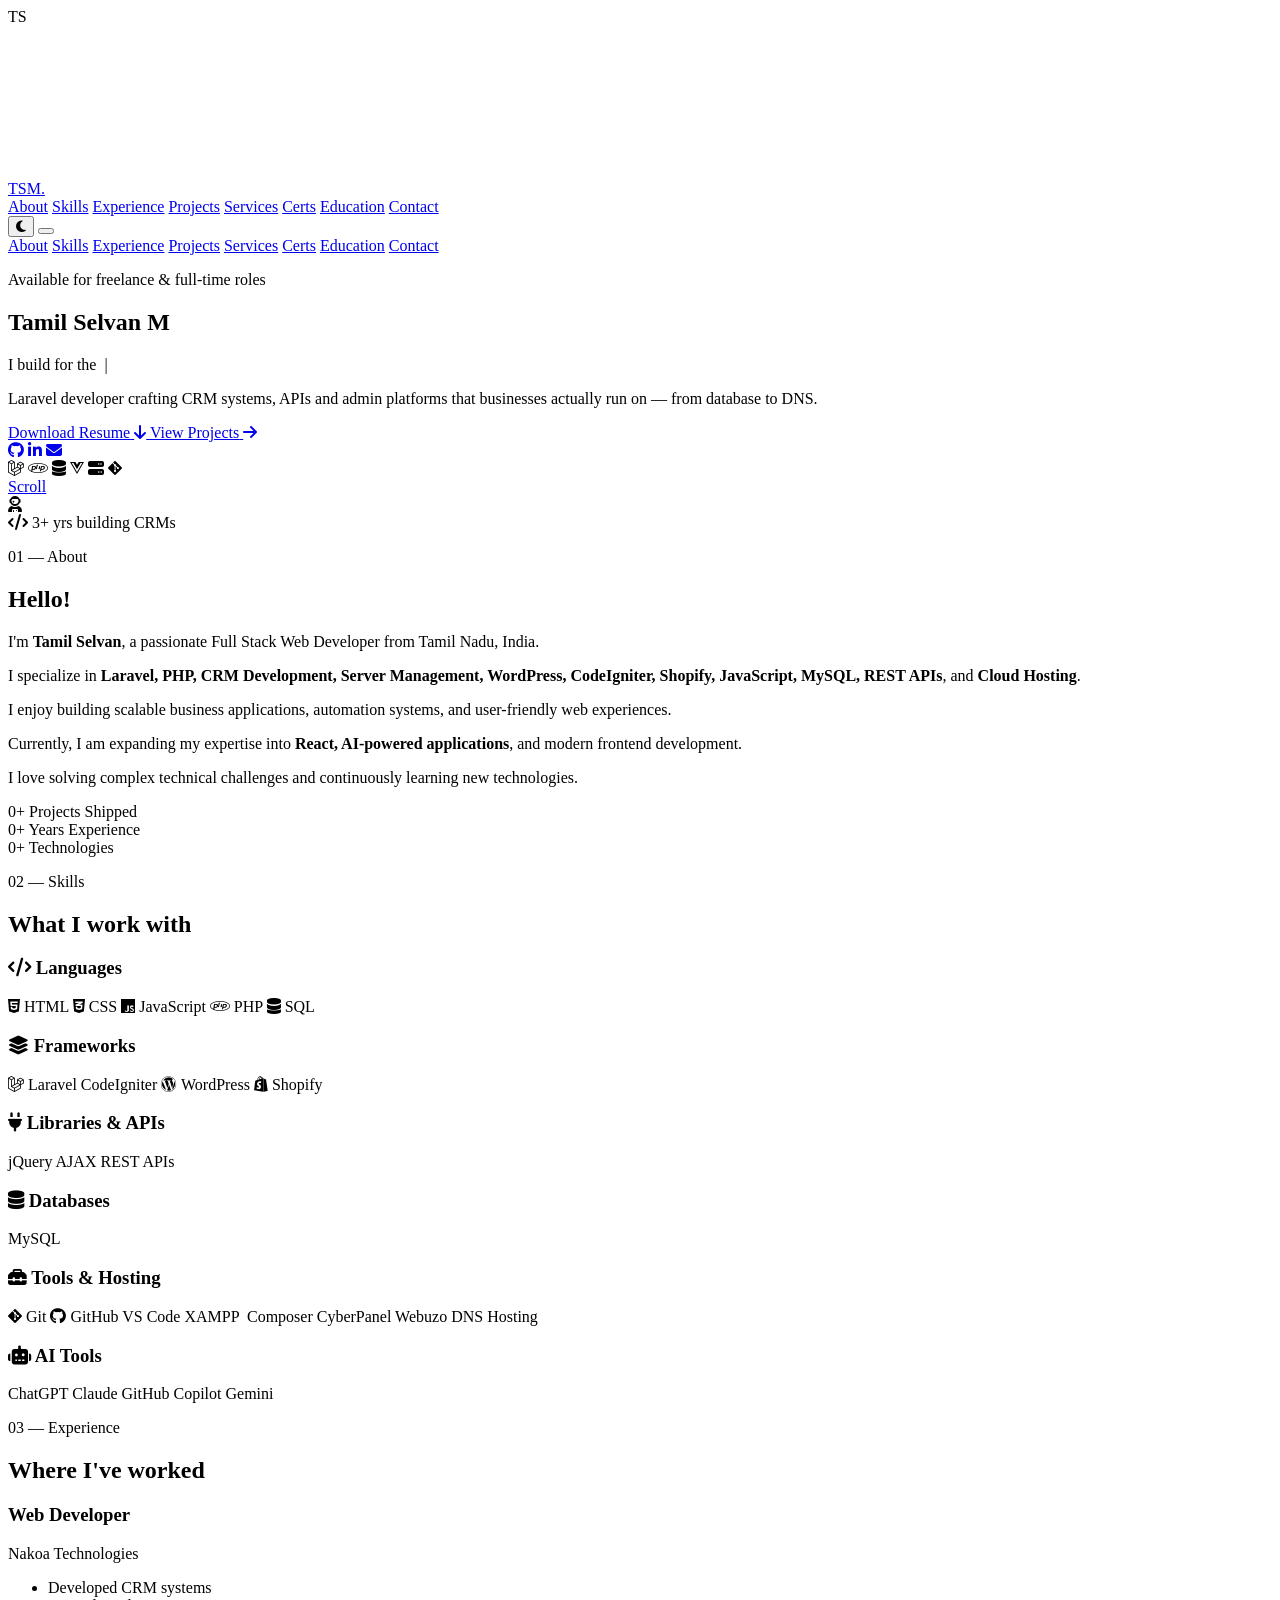
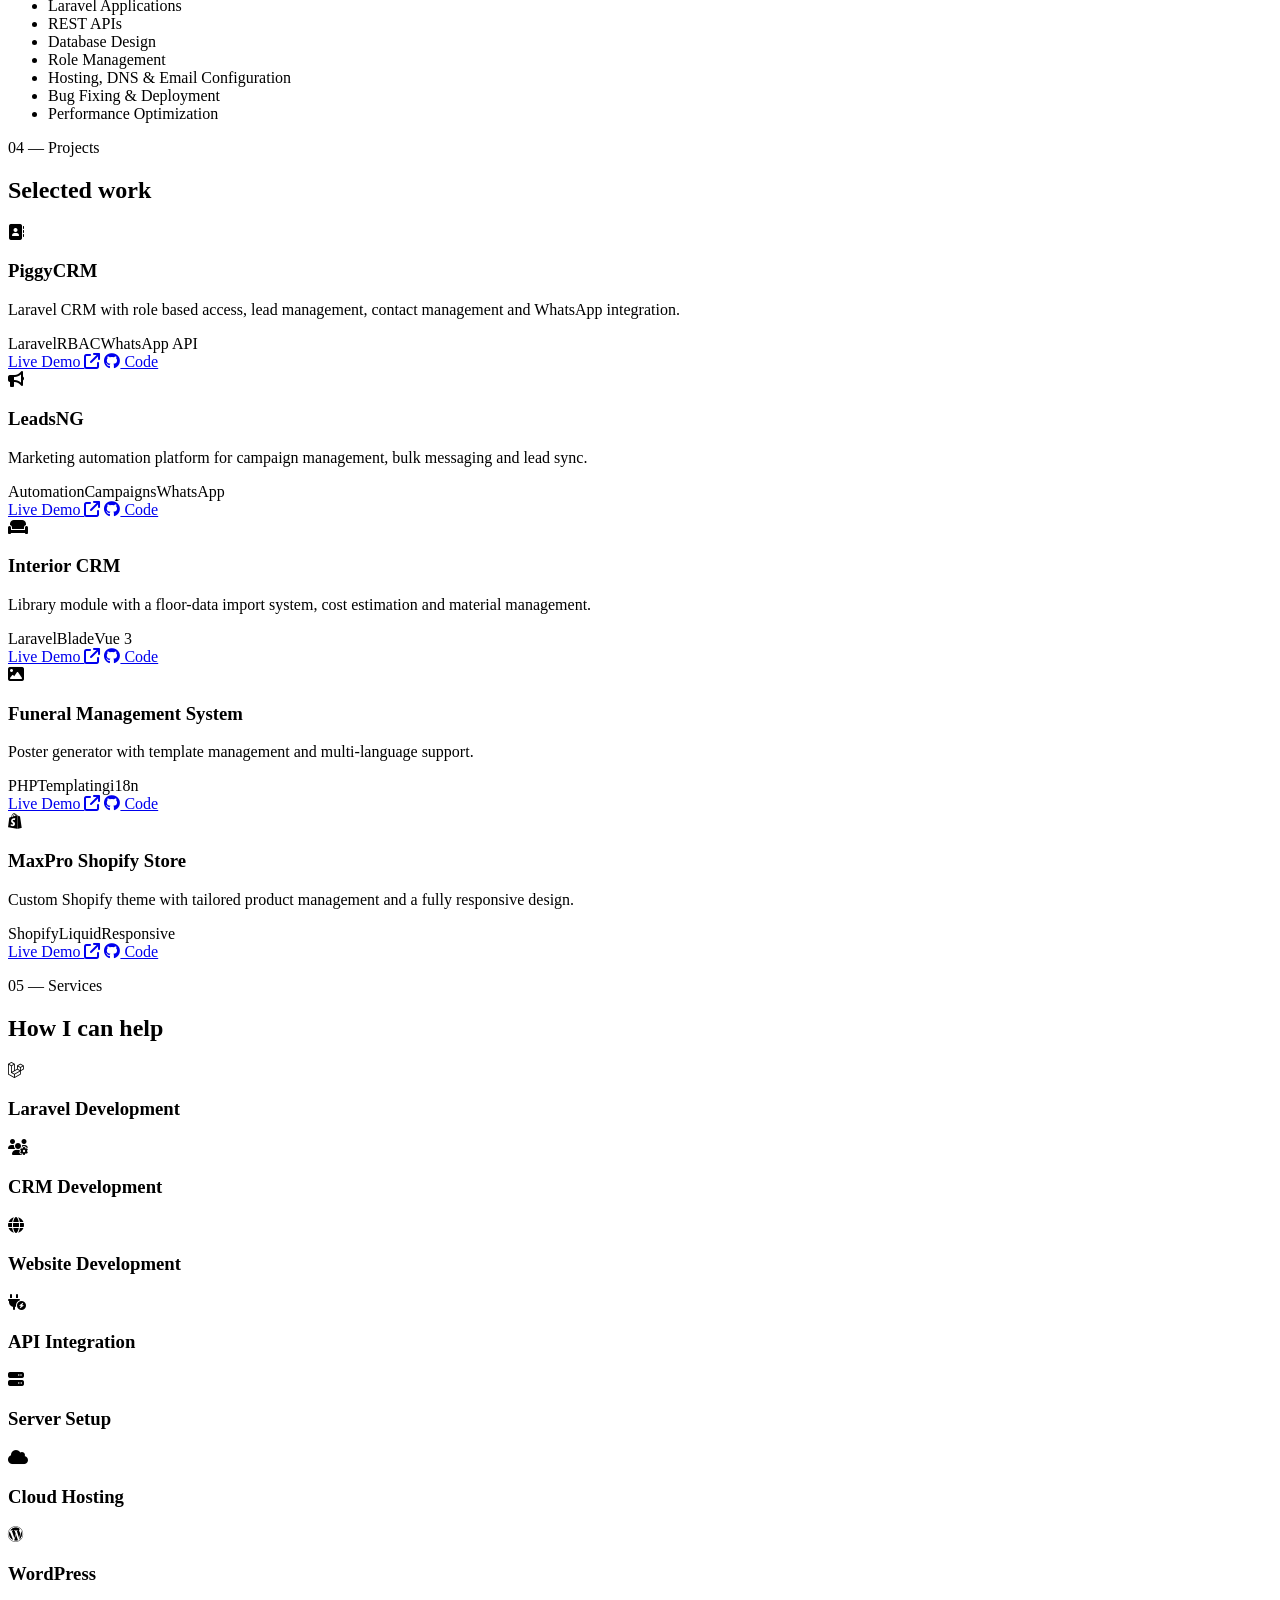
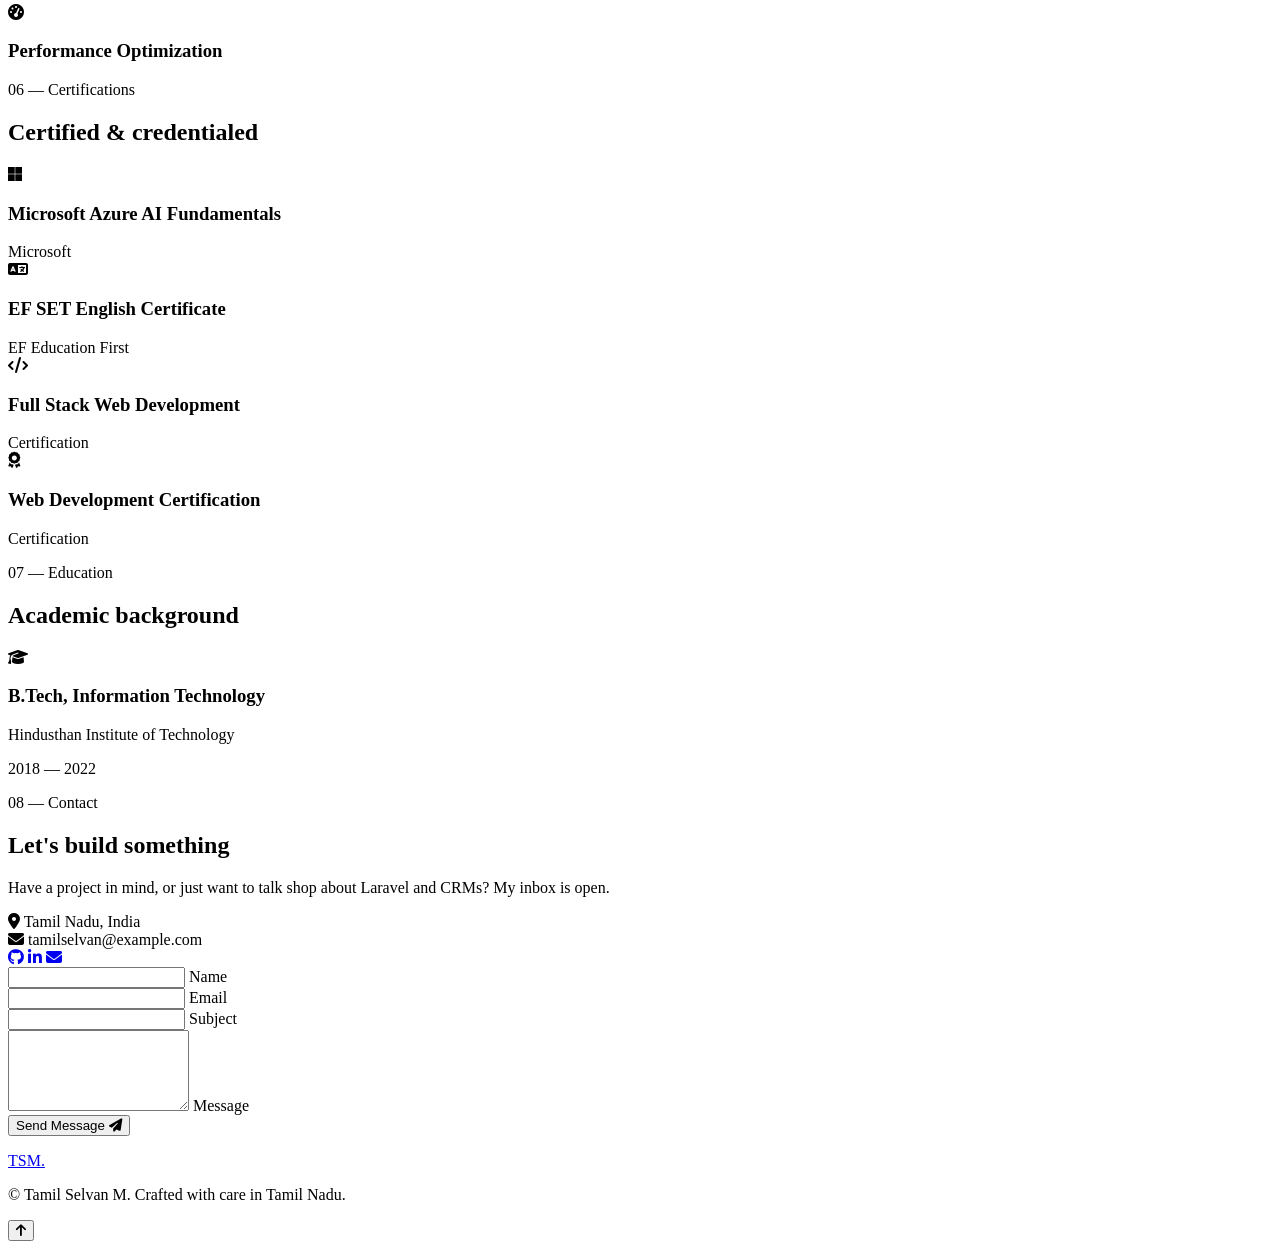
==== index.html @ cffb1912 "Initial Commit" ====
<!DOCTYPE html>
<html lang="en">
<head>
<meta charset="UTF-8" />
<meta name="viewport" content="width=device-width, initial-scale=1.0" />
<title>Tamil Selvan M — Laravel &amp; Full Stack Developer</title>
<meta name="description" content="Portfolio of Tamil Selvan M, Laravel &amp; Full Stack Developer specializing in CRM systems, PHP, and cloud hosting." />

<!-- Google Fonts -->
<link rel="preconnect" href="https://fonts.googleapis.com">
<link rel="preconnect" href="https://fonts.gstatic.com" crossorigin>
<link href="https://fonts.googleapis.com/css2?family=Clash+Display:wght@400;500;600;700&family=Space+Grotesk:wght@400;500;600;700&family=IBM+Plex+Mono:wght@400;500&display=swap" rel="stylesheet">
<!-- Fallback for Clash Display (not on Google Fonts) -->
<link href="https://fonts.googleapis.com/css2?family=Sora:wght@400;500;600;700;800&display=swap" rel="stylesheet">

<!-- Font Awesome -->
<link rel="stylesheet" href="https://cdnjs.cloudflare.com/ajax/libs/font-awesome/6.5.1/css/all.min.css">

<link rel="stylesheet" href="css/style.css">
</head>
<body data-theme="dark">

<!-- ===================== PAGE LOADER ===================== -->
<div class="loader" id="loader">
  <div class="loader-inner">
    <span class="loader-mark">TS</span>
    <div class="loader-bar"><div class="loader-bar-fill" id="loaderFill"></div></div>
  </div>
</div>

<!-- ===================== NOISE OVERLAY ===================== -->
<div class="noise-overlay"></div>

<!-- ===================== CUSTOM CURSOR ===================== -->
<div class="cursor-dot" id="cursorDot"></div>
<div class="cursor-ring" id="cursorRing"></div>

<!-- ===================== SCROLL PROGRESS ===================== -->
<div class="scroll-progress" id="scrollProgress"></div>

<!-- ===================== BACKGROUND LAYERS ===================== -->
<div class="bg-fixed">
  <div class="bg-grid"></div>
  <div class="aurora aurora-1"></div>
  <div class="aurora aurora-2"></div>
  <div class="aurora aurora-3"></div>
  <div class="blob blob-a"></div>
  <div class="blob blob-b"></div>
  <canvas id="particles"></canvas>
</div>

<!-- ===================== NAVBAR ===================== -->
<header class="navbar" id="navbar">
  <div class="nav-inner">
    <a href="#hero" class="logo">TSM<span class="dot">.</span></a>

    <nav class="nav-links" id="navLinks">
      <a href="#about" class="nav-link" data-section="about">About</a>
      <a href="#skills" class="nav-link" data-section="skills">Skills</a>
      <a href="#experience" class="nav-link" data-section="experience">Experience</a>
      <a href="#projects" class="nav-link" data-section="projects">Projects</a>
      <a href="#services" class="nav-link" data-section="services">Services</a>
      <a href="#certifications" class="nav-link" data-section="certifications">Certs</a>
      <a href="#education" class="nav-link" data-section="education">Education</a>
      <a href="#contact" class="nav-link" data-section="contact">Contact</a>
    </nav>

    <div class="nav-actions">
      <button class="theme-toggle" id="themeToggle" aria-label="Toggle light and dark theme">
        <i class="fa-solid fa-moon"></i>
      </button>
      <button class="hamburger" id="hamburger" aria-label="Toggle menu">
        <span></span><span></span><span></span>
      </button>
    </div>
  </div>
</header>

<!-- Mobile menu -->
<div class="mobile-menu" id="mobileMenu">
  <a href="#about" class="mobile-link">About</a>
  <a href="#skills" class="mobile-link">Skills</a>
  <a href="#experience" class="mobile-link">Experience</a>
  <a href="#projects" class="mobile-link">Projects</a>
  <a href="#services" class="mobile-link">Services</a>
  <a href="#certifications" class="mobile-link">Certs</a>
  <a href="#education" class="mobile-link">Education</a>
  <a href="#contact" class="mobile-link">Contact</a>
</div>

<main>

<!-- ===================== 1. HERO ===================== -->
<section class="hero" id="hero">
  <div class="hero-inner">
    <p class="hero-eyebrow reveal" data-reveal>
      <span class="pulse-dot"></span> Available for freelance &amp; full-time roles
    </p>

    <h1 class="hero-name reveal" data-reveal>
      <span class="line">Tamil Selvan M</span>
    </h1>

    <div class="hero-role reveal" data-reveal>
      <span class="role-prefix">I build for the</span>
      <span class="typed-wrap">&nbsp;<span id="typed"></span><span class="type-cursor">|</span></span>
    </div>

    <p class="hero-desc reveal" data-reveal>
      Laravel developer crafting CRM systems, APIs and admin platforms that
      businesses actually run on — from database to DNS.
    </p>

    <div class="hero-actions reveal" data-reveal>
      <a href="#" class="btn btn-primary magnetic" data-magnetic>
        <span>Download Resume</span> <i class="fa-solid fa-arrow-down"></i>
      </a>
      <a href="#projects" class="btn btn-ghost magnetic" data-magnetic>
        <span>View Projects</span> <i class="fa-solid fa-arrow-right"></i>
      </a>
    </div>

    <div class="hero-socials reveal" data-reveal>
      <a href="https://github.com/" target="_blank" rel="noopener" class="social-icon magnetic" data-magnetic aria-label="GitHub"><i class="fa-brands fa-github"></i></a>
      <a href="https://linkedin.com/" target="_blank" rel="noopener" class="social-icon magnetic" data-magnetic aria-label="LinkedIn"><i class="fa-brands fa-linkedin-in"></i></a>
      <a href="mailto:tamilselvan@example.com" class="social-icon magnetic" data-magnetic aria-label="Email"><i class="fa-solid fa-envelope"></i></a>
    </div>
  </div>

  <div class="hero-orbit" aria-hidden="true">
    <div class="orbit-ring ring-1"></div>
    <div class="orbit-ring ring-2"></div>
    <div class="orbit-ring ring-3"></div>
    <div class="orbit-core">
      <div class="core-glass"></div>
      <i class="fa-brands fa-laravel orbit-icon icon-1"></i>
      <i class="fa-brands fa-php orbit-icon icon-2"></i>
      <i class="fa-solid fa-database orbit-icon icon-3"></i>
      <i class="fa-brands fa-vuejs orbit-icon icon-4"></i>
      <i class="fa-solid fa-server orbit-icon icon-5"></i>
      <i class="fa-brands fa-git-alt orbit-icon icon-6"></i>
    </div>
  </div>

  <a href="#about" class="scroll-indicator" aria-label="Scroll down">
    <span class="scroll-mouse"><span class="scroll-wheel"></span></span>
    <span class="scroll-label">Scroll</span>
  </a>
</section>

<!-- ===================== 2. ABOUT ===================== -->
<section class="section" id="about">
  <div class="container about-grid">
    <div class="about-visual reveal" data-reveal>
      <div class="tilt-card photo-card" data-tilt>
        <div class="glow-border"></div>
        <div class="photo-placeholder">
          <i class="fa-solid fa-user-astronaut"></i>
        </div>
        <div class="photo-badge">
          <i class="fa-solid fa-code"></i> 3+ yrs building CRMs
        </div>
      </div>
    </div>

    <div class="about-content">
      <p class="eyebrow reveal" data-reveal>01 — About</p>
      <h2 class="section-title reveal" data-reveal>Hello!</h2>
      <div class="glass-card about-card reveal" data-reveal>
        <p>I'm <strong>Tamil Selvan</strong>, a passionate Full Stack Web Developer from Tamil Nadu, India.</p>
        <p>I specialize in <strong>Laravel, PHP, CRM Development, Server Management, WordPress, CodeIgniter, Shopify, JavaScript, MySQL, REST APIs</strong>, and <strong>Cloud Hosting</strong>.</p>
        <p>I enjoy building scalable business applications, automation systems, and user-friendly web experiences.</p>
        <p>Currently, I am expanding my expertise into <strong>React, AI-powered applications</strong>, and modern frontend development.</p>
        <p>I love solving complex technical challenges and continuously learning new technologies.</p>
      </div>

      <div class="about-stats reveal" data-reveal>
        <div class="stat">
          <span class="stat-num" data-count="15">0</span><span class="stat-plus">+</span>
          <span class="stat-label">Projects Shipped</span>
        </div>
        <div class="stat">
          <span class="stat-num" data-count="3">0</span><span class="stat-plus">+</span>
          <span class="stat-label">Years Experience</span>
        </div>
        <div class="stat">
          <span class="stat-num" data-count="10">0</span><span class="stat-plus">+</span>
          <span class="stat-label">Technologies</span>
        </div>
      </div>
    </div>
  </div>
</section>

<!-- ===================== 3. SKILLS ===================== -->
<section class="section" id="skills">
  <div class="container">
    <p class="eyebrow reveal" data-reveal>02 — Skills</p>
    <h2 class="section-title reveal" data-reveal>What I work with</h2>

    <div class="skills-grid">

      <div class="skill-group glass-card reveal" data-reveal>
        <h3><i class="fa-solid fa-code"></i> Languages</h3>
        <div class="chip-row">
          <span class="chip"><i class="fa-brands fa-html5"></i> HTML</span>
          <span class="chip"><i class="fa-brands fa-css3-alt"></i> CSS</span>
          <span class="chip"><i class="fa-brands fa-js"></i> JavaScript</span>
          <span class="chip"><i class="fa-brands fa-php"></i> PHP</span>
          <span class="chip"><i class="fa-solid fa-database"></i> SQL</span>
        </div>
      </div>

      <div class="skill-group glass-card reveal" data-reveal>
        <h3><i class="fa-solid fa-layer-group"></i> Frameworks</h3>
        <div class="chip-row">
          <span class="chip"><i class="fa-brands fa-laravel"></i> Laravel</span>
          <span class="chip">CodeIgniter</span>
          <span class="chip"><i class="fa-brands fa-wordpress"></i> WordPress</span>
          <span class="chip"><i class="fa-brands fa-shopify"></i> Shopify</span>
        </div>
      </div>

      <div class="skill-group glass-card reveal" data-reveal>
        <h3><i class="fa-solid fa-plug"></i> Libraries &amp; APIs</h3>
        <div class="chip-row">
          <span class="chip">jQuery</span>
          <span class="chip">AJAX</span>
          <span class="chip">REST APIs</span>
        </div>
      </div>

      <div class="skill-group glass-card reveal" data-reveal>
        <h3><i class="fa-solid fa-database"></i> Databases</h3>
        <div class="chip-row">
          <span class="chip">MySQL</span>
        </div>
      </div>

      <div class="skill-group glass-card reveal" data-reveal>
        <h3><i class="fa-solid fa-toolbox"></i> Tools &amp; Hosting</h3>
        <div class="chip-row">
          <span class="chip"><i class="fa-brands fa-git-alt"></i> Git</span>
          <span class="chip"><i class="fa-brands fa-github"></i> GitHub</span>
          <span class="chip">VS Code</span>
          <span class="chip">XAMPP</span>
          <span class="chip"><i class="fa-brands fa-composer"></i> Composer</span>
          <span class="chip">CyberPanel</span>
          <span class="chip">Webuzo</span>
          <span class="chip">DNS</span>
          <span class="chip">Hosting</span>
        </div>
      </div>

      <div class="skill-group glass-card reveal" data-reveal>
        <h3><i class="fa-solid fa-robot"></i> AI Tools</h3>
        <div class="chip-row">
          <span class="chip">ChatGPT</span>
          <span class="chip">Claude</span>
          <span class="chip">GitHub Copilot</span>
          <span class="chip">Gemini</span>
        </div>
      </div>

    </div>
  </div>
</section>

<!-- ===================== 4. EXPERIENCE ===================== -->
<section class="section" id="experience">
  <div class="container">
    <p class="eyebrow reveal" data-reveal>03 — Experience</p>
    <h2 class="section-title reveal" data-reveal>Where I've worked</h2>

    <div class="timeline">
      <div class="timeline-item reveal" data-reveal>
        <div class="timeline-dot"></div>
        <div class="glass-card timeline-card">
          <div class="timeline-head">
            <h3>Web Developer</h3>
            <span class="timeline-company">Nakoa Technologies</span>
          </div>
          <ul class="timeline-list">
            <li>Developed CRM systems</li>
            <li>Laravel Applications</li>
            <li>REST APIs</li>
            <li>Database Design</li>
            <li>Role Management</li>
            <li>Hosting, DNS &amp; Email Configuration</li>
            <li>Bug Fixing &amp; Deployment</li>
            <li>Performance Optimization</li>
          </ul>
        </div>
      </div>
    </div>
  </div>
</section>

<!-- ===================== 5. PROJECTS ===================== -->
<section class="section" id="projects">
  <div class="container">
    <p class="eyebrow reveal" data-reveal>04 — Projects</p>
    <h2 class="section-title reveal" data-reveal>Selected work</h2>

    <div class="projects-grid">

      <article class="project-card tilt-card glass-card reveal" data-reveal data-tilt>
        <div class="glow-border"></div>
        <div class="project-image"><i class="fa-solid fa-address-book"></i></div>
        <div class="project-body">
          <h3>PiggyCRM</h3>
          <p>Laravel CRM with role based access, lead management, contact management and WhatsApp integration.</p>
          <div class="badge-row">
            <span class="badge">Laravel</span><span class="badge">RBAC</span><span class="badge">WhatsApp API</span>
          </div>
          <div class="project-links">
            <a href="#" class="link-btn">Live Demo <i class="fa-solid fa-arrow-up-right-from-square"></i></a>
            <a href="#" class="link-btn"><i class="fa-brands fa-github"></i> Code</a>
          </div>
        </div>
      </article>

      <article class="project-card tilt-card glass-card reveal" data-reveal data-tilt>
        <div class="glow-border"></div>
        <div class="project-image"><i class="fa-solid fa-bullhorn"></i></div>
        <div class="project-body">
          <h3>LeadsNG</h3>
          <p>Marketing automation platform for campaign management, bulk messaging and lead sync.</p>
          <div class="badge-row">
            <span class="badge">Automation</span><span class="badge">Campaigns</span><span class="badge">WhatsApp</span>
          </div>
          <div class="project-links">
            <a href="#" class="link-btn">Live Demo <i class="fa-solid fa-arrow-up-right-from-square"></i></a>
            <a href="#" class="link-btn"><i class="fa-brands fa-github"></i> Code</a>
          </div>
        </div>
      </article>

      <article class="project-card tilt-card glass-card reveal" data-reveal data-tilt>
        <div class="glow-border"></div>
        <div class="project-image"><i class="fa-solid fa-couch"></i></div>
        <div class="project-body">
          <h3>Interior CRM</h3>
          <p>Library module with a floor-data import system, cost estimation and material management.</p>
          <div class="badge-row">
            <span class="badge">Laravel</span><span class="badge">Blade</span><span class="badge">Vue 3</span>
          </div>
          <div class="project-links">
            <a href="#" class="link-btn">Live Demo <i class="fa-solid fa-arrow-up-right-from-square"></i></a>
            <a href="#" class="link-btn"><i class="fa-brands fa-github"></i> Code</a>
          </div>
        </div>
      </article>

      <article class="project-card tilt-card glass-card reveal" data-reveal data-tilt>
        <div class="glow-border"></div>
        <div class="project-image"><i class="fa-solid fa-image"></i></div>
        <div class="project-body">
          <h3>Funeral Management System</h3>
          <p>Poster generator with template management and multi-language support.</p>
          <div class="badge-row">
            <span class="badge">PHP</span><span class="badge">Templating</span><span class="badge">i18n</span>
          </div>
          <div class="project-links">
            <a href="#" class="link-btn">Live Demo <i class="fa-solid fa-arrow-up-right-from-square"></i></a>
            <a href="#" class="link-btn"><i class="fa-brands fa-github"></i> Code</a>
          </div>
        </div>
      </article>

      <article class="project-card tilt-card glass-card reveal" data-reveal data-tilt>
        <div class="glow-border"></div>
        <div class="project-image"><i class="fa-brands fa-shopify"></i></div>
        <div class="project-body">
          <h3>MaxPro Shopify Store</h3>
          <p>Custom Shopify theme with tailored product management and a fully responsive design.</p>
          <div class="badge-row">
            <span class="badge">Shopify</span><span class="badge">Liquid</span><span class="badge">Responsive</span>
          </div>
          <div class="project-links">
            <a href="#" class="link-btn">Live Demo <i class="fa-solid fa-arrow-up-right-from-square"></i></a>
            <a href="#" class="link-btn"><i class="fa-brands fa-github"></i> Code</a>
          </div>
        </div>
      </article>

    </div>
  </div>
</section>

<!-- ===================== 6. SERVICES ===================== -->
<section class="section" id="services">
  <div class="container">
    <p class="eyebrow reveal" data-reveal>05 — Services</p>
    <h2 class="section-title reveal" data-reveal>How I can help</h2>

    <div class="services-grid">
      <div class="service-card glass-card reveal" data-reveal><i class="fa-brands fa-laravel"></i><h3>Laravel Development</h3></div>
      <div class="service-card glass-card reveal" data-reveal><i class="fa-solid fa-users-gear"></i><h3>CRM Development</h3></div>
      <div class="service-card glass-card reveal" data-reveal><i class="fa-solid fa-globe"></i><h3>Website Development</h3></div>
      <div class="service-card glass-card reveal" data-reveal><i class="fa-solid fa-plug-circle-bolt"></i><h3>API Integration</h3></div>
      <div class="service-card glass-card reveal" data-reveal><i class="fa-solid fa-server"></i><h3>Server Setup</h3></div>
      <div class="service-card glass-card reveal" data-reveal><i class="fa-solid fa-cloud"></i><h3>Cloud Hosting</h3></div>
      <div class="service-card glass-card reveal" data-reveal><i class="fa-brands fa-wordpress"></i><h3>WordPress</h3></div>
      <div class="service-card glass-card reveal" data-reveal><i class="fa-solid fa-gauge-high"></i><h3>Performance Optimization</h3></div>
    </div>
  </div>
</section>

<!-- ===================== 7. CERTIFICATIONS ===================== -->
<section class="section" id="certifications">
  <div class="container">
    <p class="eyebrow reveal" data-reveal>06 — Certifications</p>
    <h2 class="section-title reveal" data-reveal>Certified &amp; credentialed</h2>

    <div class="cert-grid">
      <div class="cert-card glass-card reveal" data-reveal>
        <i class="fa-brands fa-microsoft"></i>
        <h3>Microsoft Azure AI Fundamentals</h3>
        <span class="cert-tag">Microsoft</span>
      </div>
      <div class="cert-card glass-card reveal" data-reveal>
        <i class="fa-solid fa-language"></i>
        <h3>EF SET English Certificate</h3>
        <span class="cert-tag">EF Education First</span>
      </div>
      <div class="cert-card glass-card reveal" data-reveal>
        <i class="fa-solid fa-code"></i>
        <h3>Full Stack Web Development</h3>
        <span class="cert-tag">Certification</span>
      </div>
      <div class="cert-card glass-card reveal" data-reveal>
        <i class="fa-solid fa-award"></i>
        <h3>Web Development Certification</h3>
        <span class="cert-tag">Certification</span>
      </div>
    </div>
  </div>
</section>

<!-- ===================== 8. EDUCATION ===================== -->
<section class="section" id="education">
  <div class="container">
    <p class="eyebrow reveal" data-reveal>07 — Education</p>
    <h2 class="section-title reveal" data-reveal>Academic background</h2>

    <div class="glass-card education-card reveal" data-reveal>
      <div class="edu-icon"><i class="fa-solid fa-graduation-cap"></i></div>
      <div class="edu-content">
        <h3>B.Tech, Information Technology</h3>
        <p class="edu-school">Hindusthan Institute of Technology</p>
        <p class="edu-years">2018 — 2022</p>
      </div>
    </div>
  </div>
</section>

<!-- ===================== 9. CONTACT ===================== -->
<section class="section" id="contact">
  <div class="container contact-grid">
    <div class="contact-info reveal" data-reveal>
      <p class="eyebrow">08 — Contact</p>
      <h2 class="section-title">Let's build something</h2>
      <p class="contact-text">Have a project in mind, or just want to talk shop about Laravel and CRMs? My inbox is open.</p>

      <div class="contact-detail"><i class="fa-solid fa-location-dot"></i> Tamil Nadu, India</div>
      <div class="contact-detail"><i class="fa-solid fa-envelope"></i> tamilselvan@example.com</div>

      <div class="hero-socials">
        <a href="https://github.com/" target="_blank" rel="noopener" class="social-icon magnetic" data-magnetic aria-label="GitHub"><i class="fa-brands fa-github"></i></a>
        <a href="https://linkedin.com/" target="_blank" rel="noopener" class="social-icon magnetic" data-magnetic aria-label="LinkedIn"><i class="fa-brands fa-linkedin-in"></i></a>
        <a href="mailto:tamilselvan@example.com" class="social-icon magnetic" data-magnetic aria-label="Email"><i class="fa-solid fa-envelope"></i></a>
      </div>
    </div>

    <form class="glass-card contact-form reveal" data-reveal id="contactForm">
      <div class="form-row">
        <div class="form-group">
          <input type="text" id="name" name="name" required placeholder=" ">
          <label for="name">Name</label>
        </div>
        <div class="form-group">
          <input type="email" id="email" name="email" required placeholder=" ">
          <label for="email">Email</label>
        </div>
      </div>
      <div class="form-group">
        <input type="text" id="subject" name="subject" required placeholder=" ">
        <label for="subject">Subject</label>
      </div>
      <div class="form-group">
        <textarea id="message" name="message" rows="5" required placeholder=" "></textarea>
        <label for="message">Message</label>
      </div>
      <button type="submit" class="btn btn-primary magnetic" data-magnetic>
        <span id="submitLabel">Send Message</span> <i class="fa-solid fa-paper-plane"></i>
      </button>
      <p class="form-note" id="formNote" aria-live="polite"></p>
    </form>
  </div>
</section>

</main>

<!-- ===================== 10. FOOTER ===================== -->
<footer class="footer">
  <div class="container footer-inner">
    <a href="#hero" class="logo">TSM<span class="dot">.</span></a>
    <p class="footer-copy">© <span id="year"></span> Tamil Selvan M. Crafted with care in Tamil Nadu.</p>
    <button class="back-to-top" id="backToTop" aria-label="Back to top">
      <i class="fa-solid fa-arrow-up"></i>
    </button>
  </div>
</footer>

<!-- Section active indicator -->
<div class="section-indicator" id="sectionIndicator"></div>

<script src="js/script.js"></script>
</body>
</html>
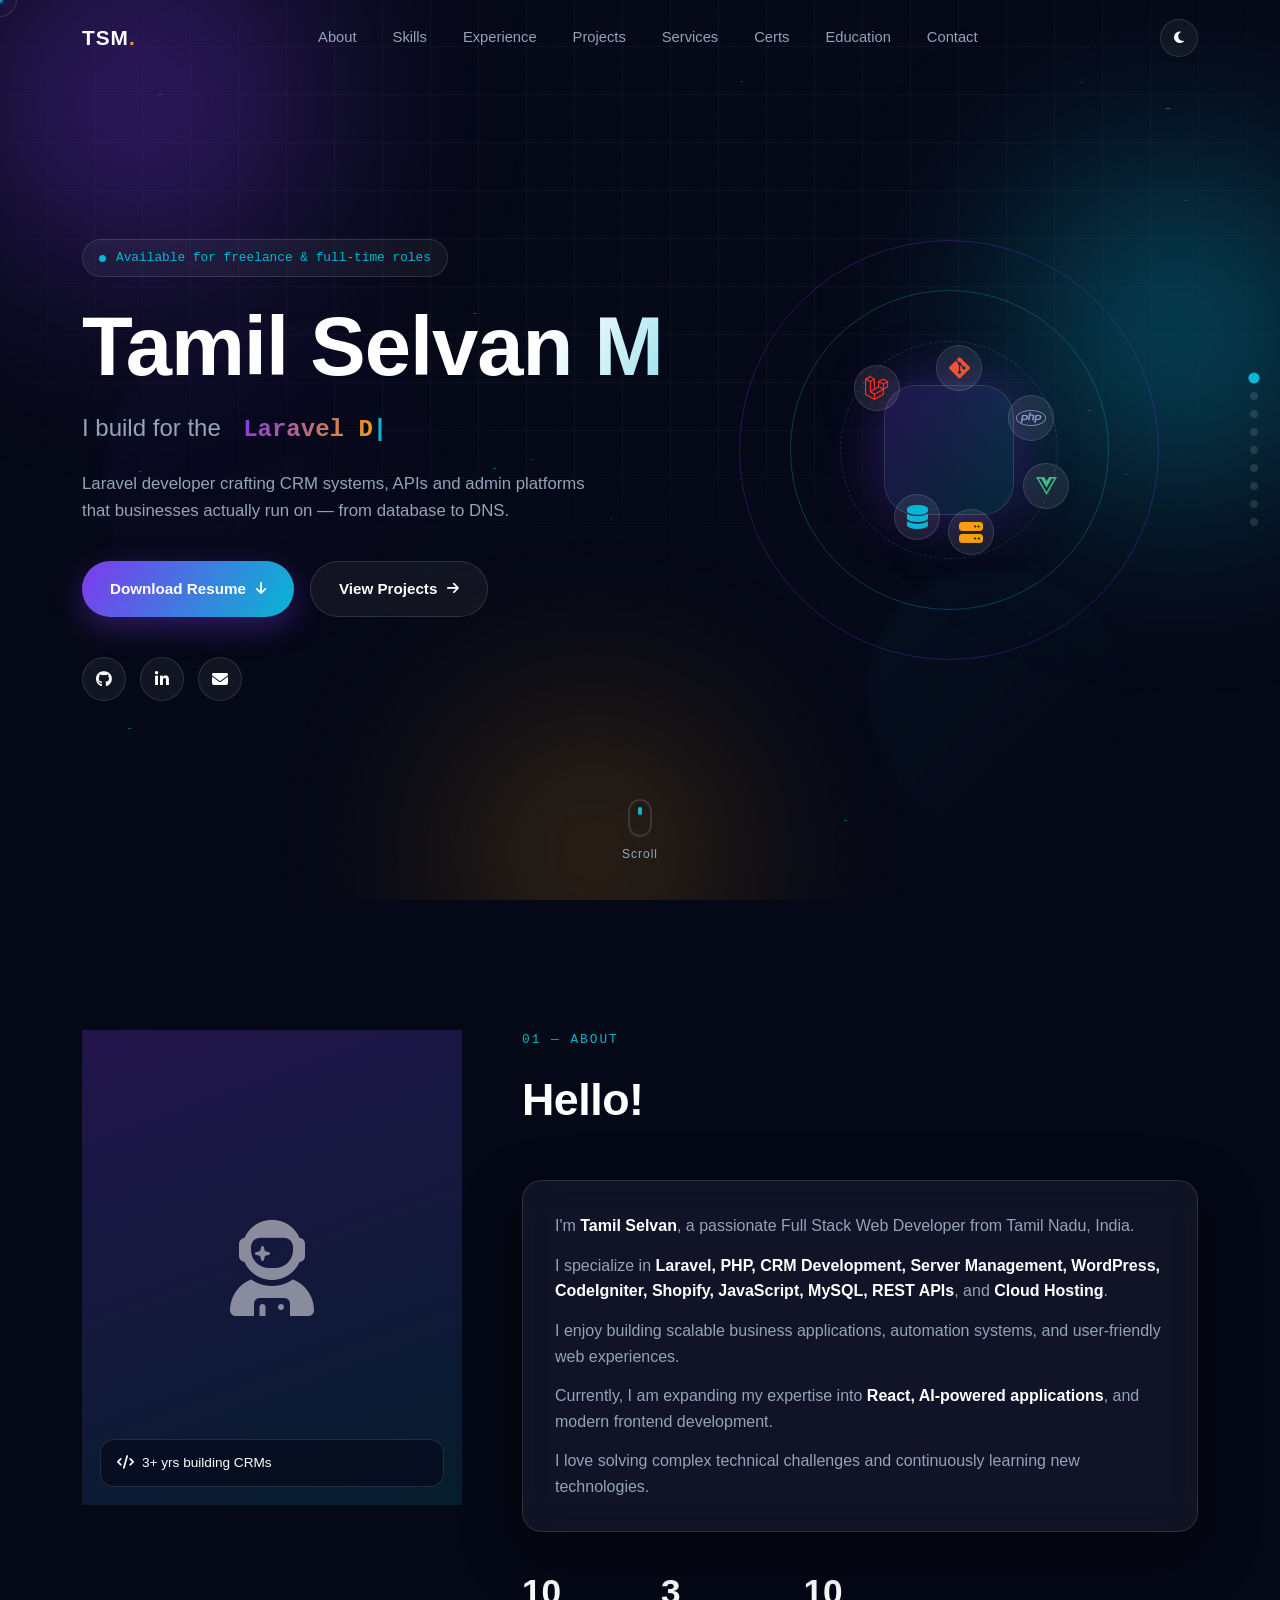
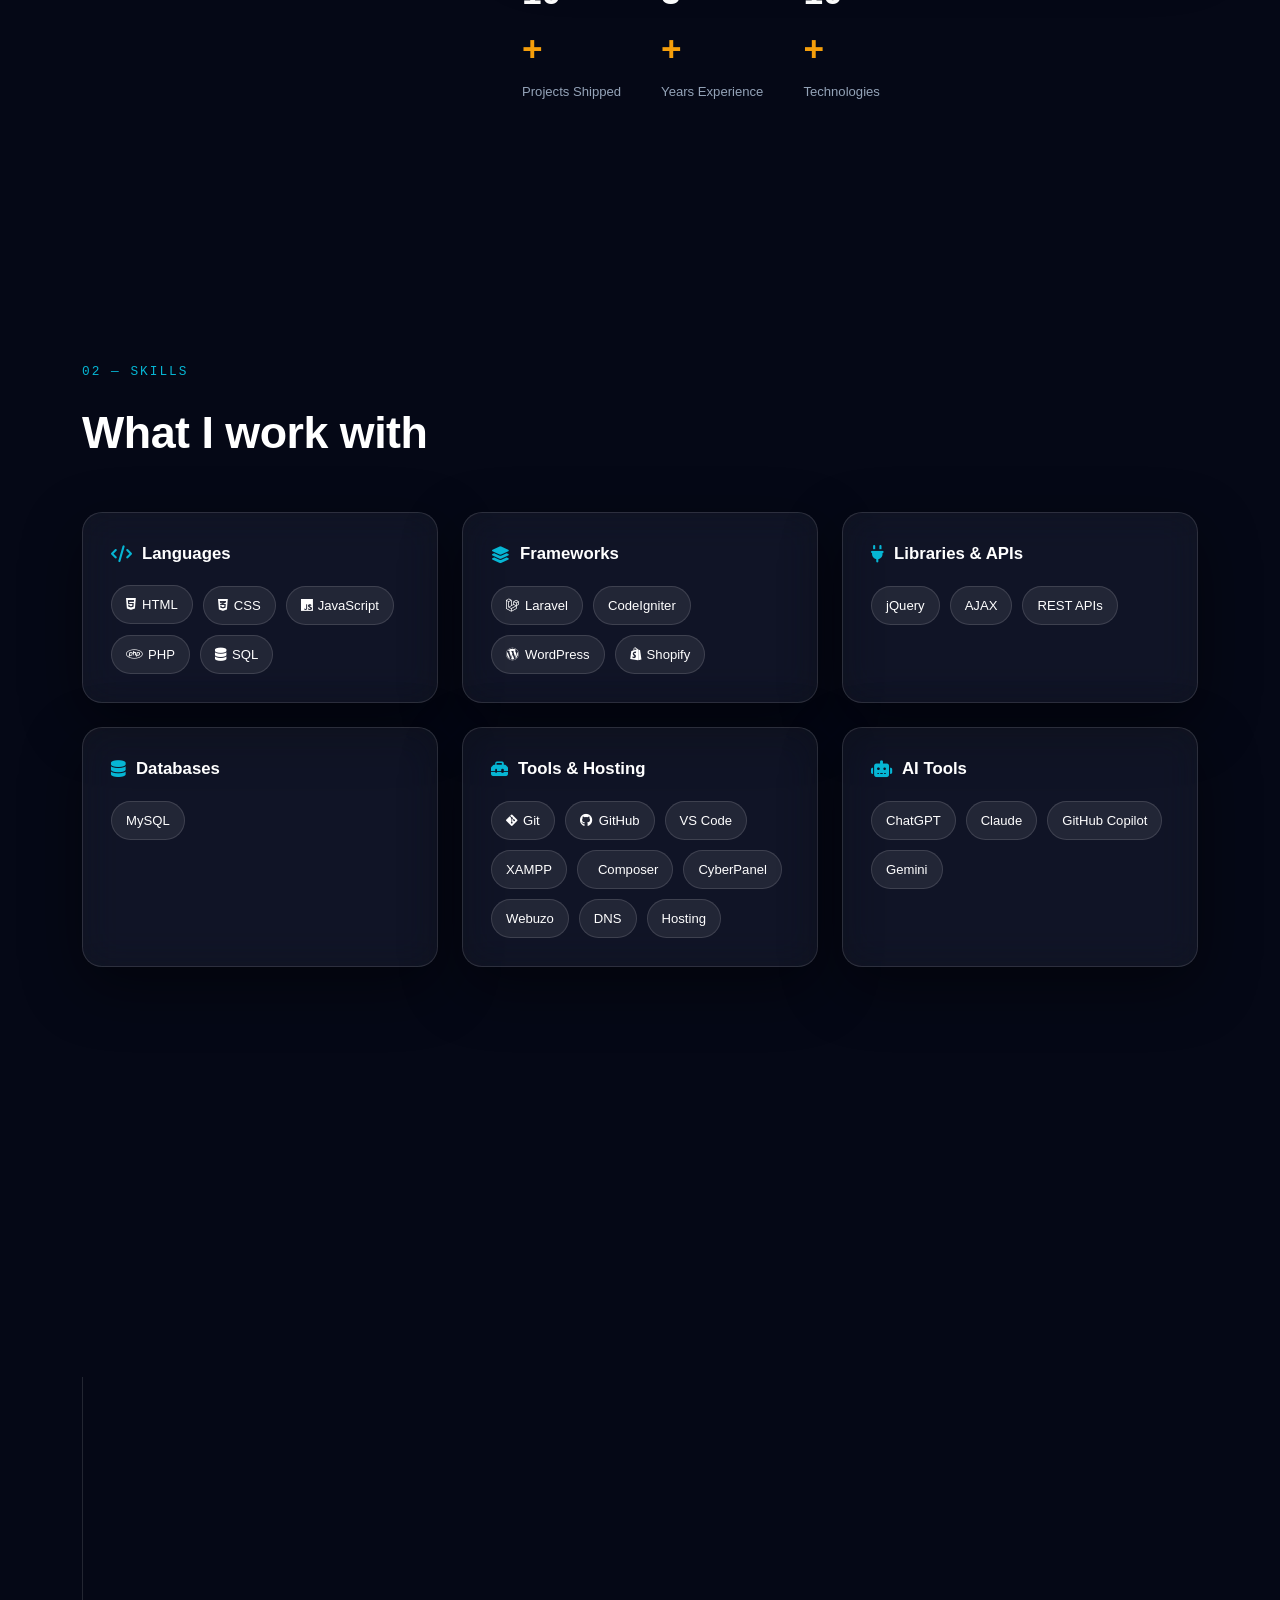
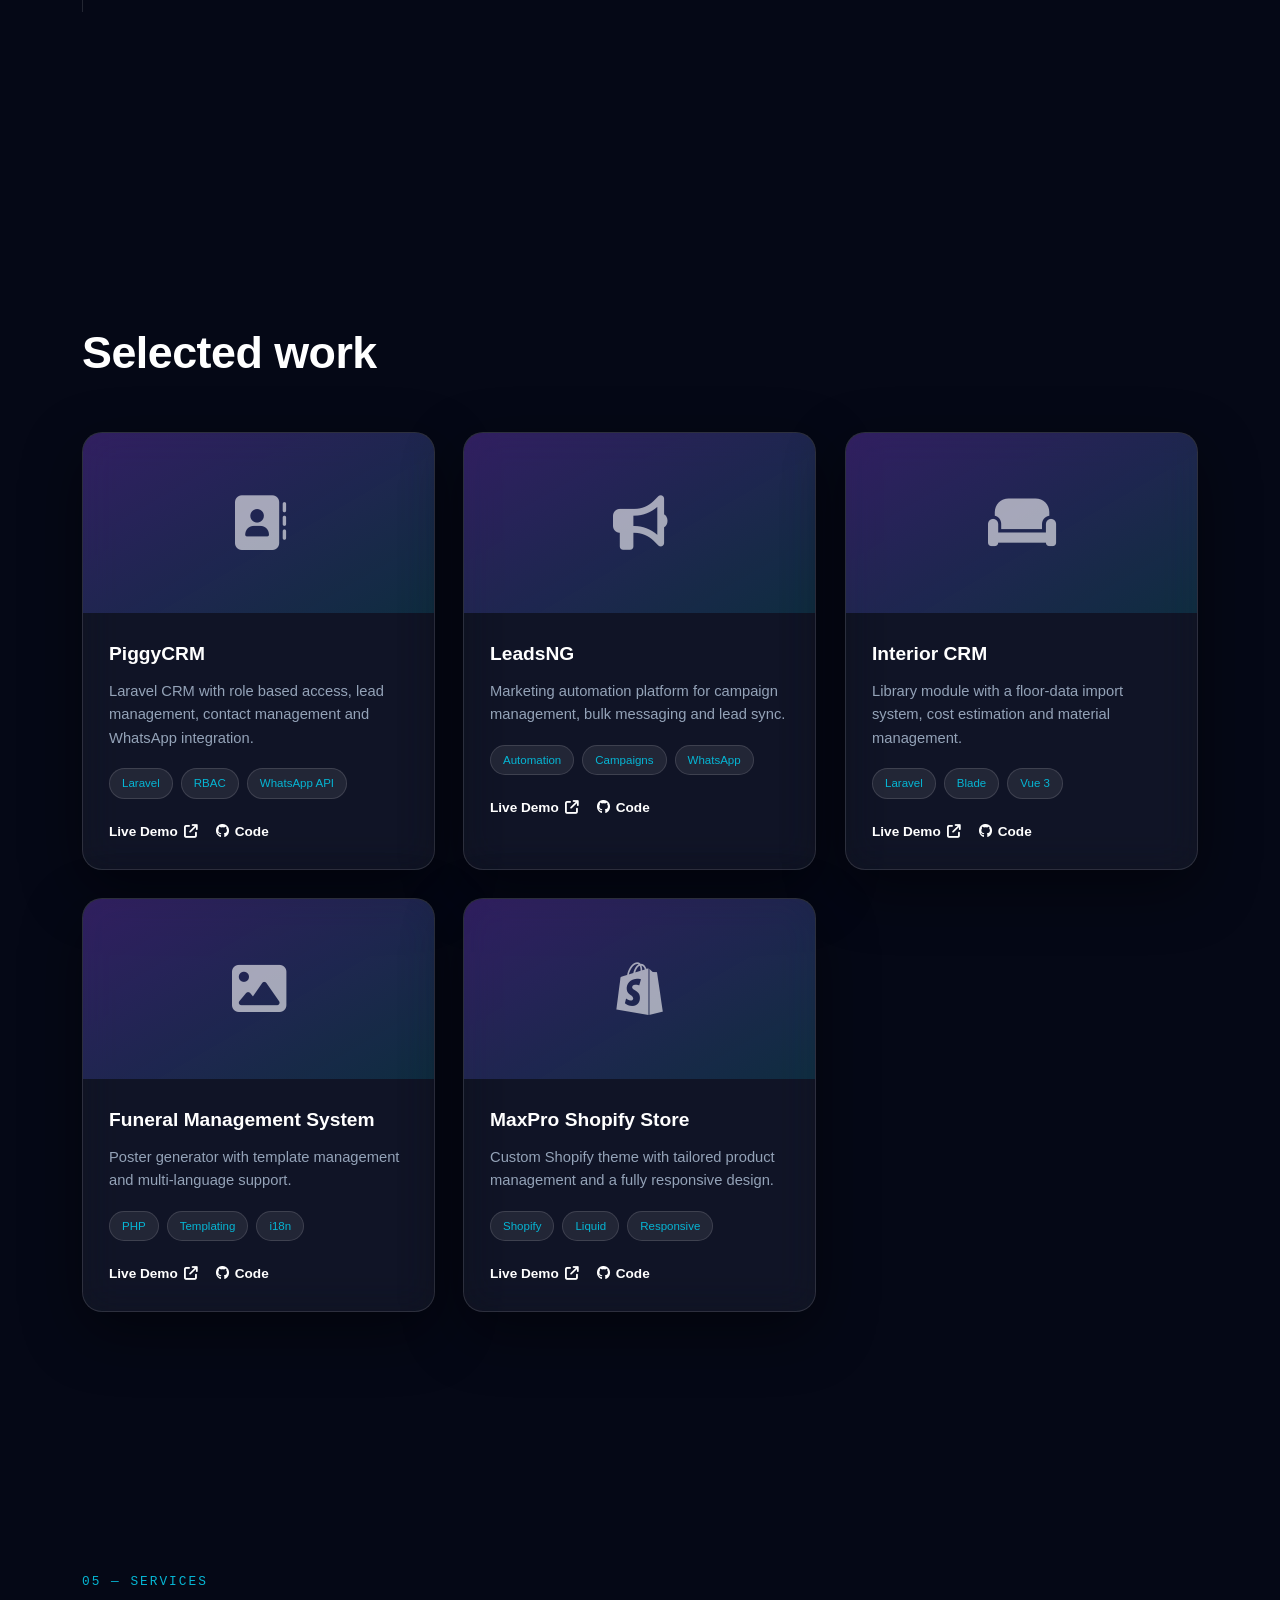
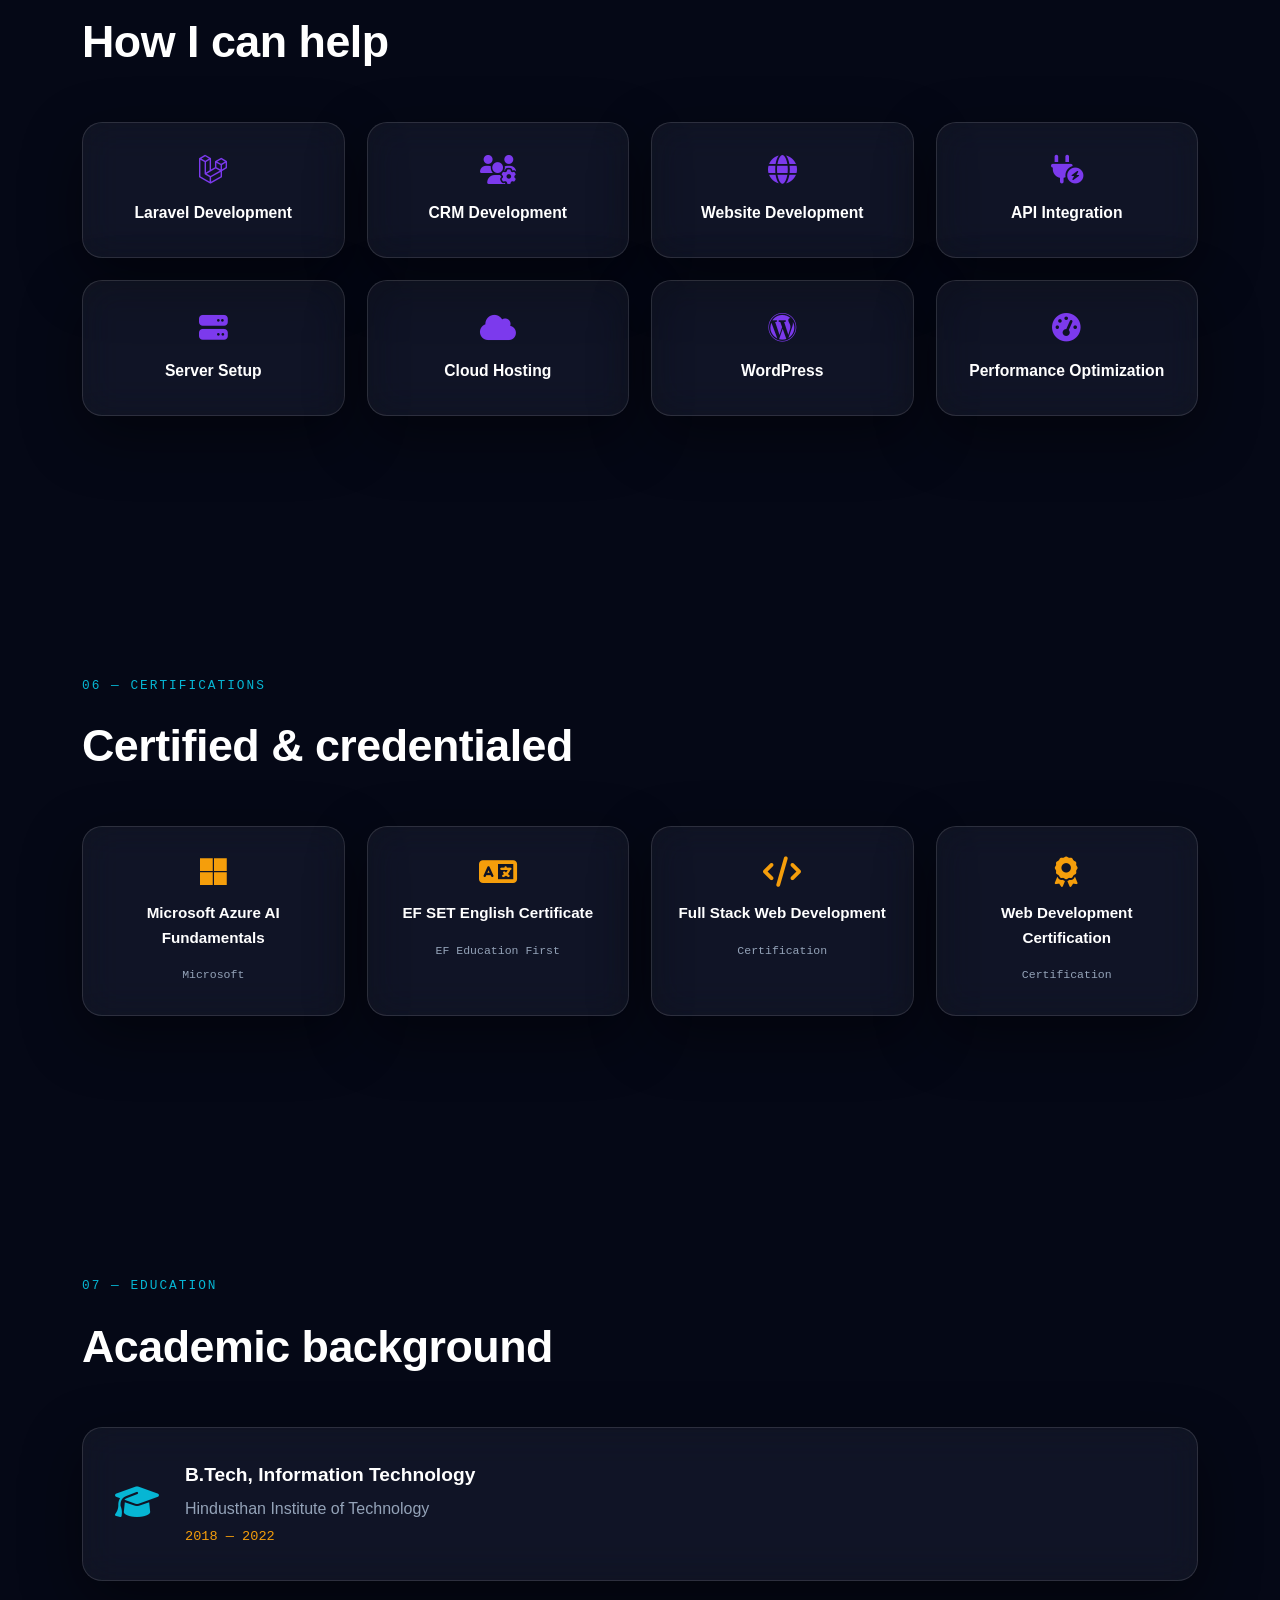
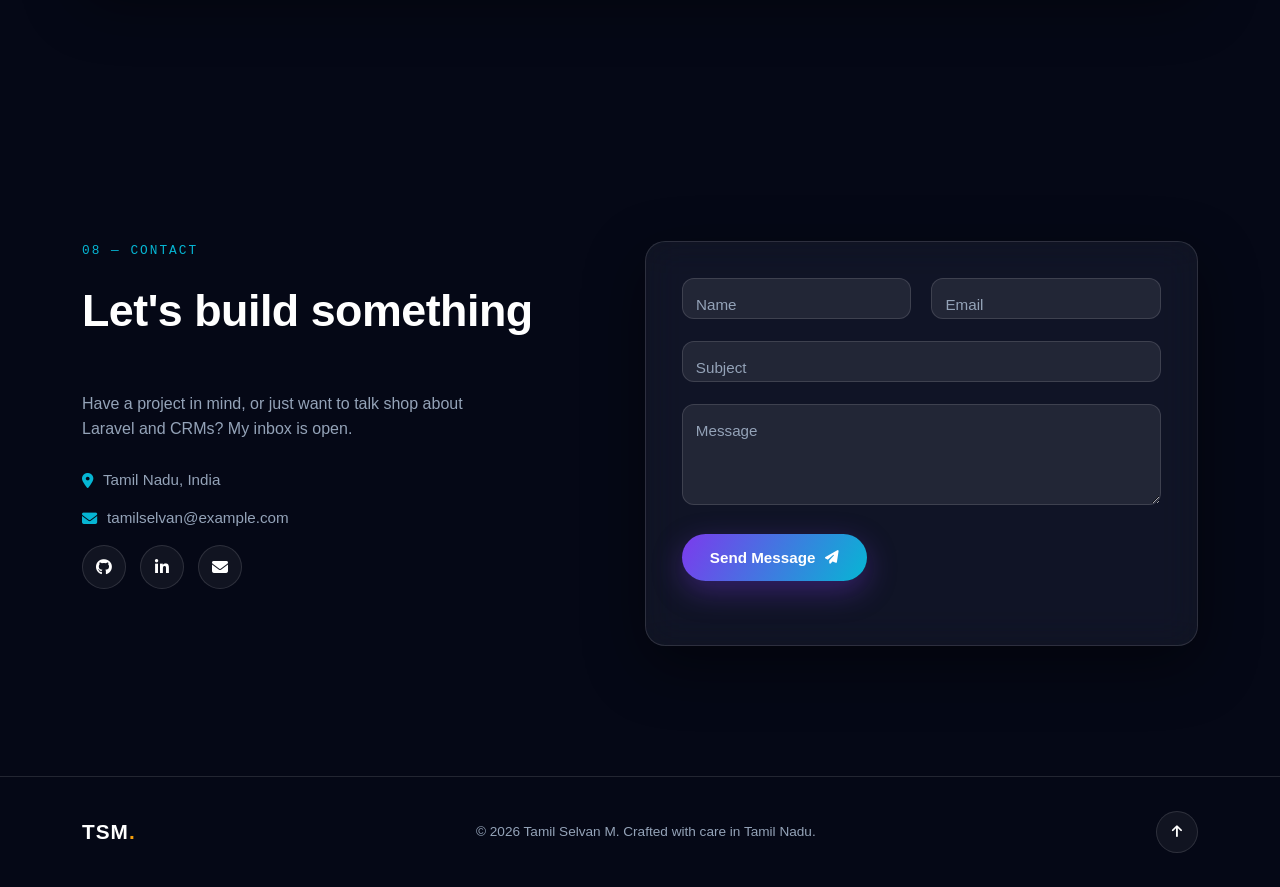
==== commit 8d7cbee1: "Update stylesheet and script paths in index.html" ====
--- a/index.html
+++ b/index.html
@@ -16,7 +16,7 @@
 <!-- Font Awesome -->
 <link rel="stylesheet" href="https://cdnjs.cloudflare.com/ajax/libs/font-awesome/6.5.1/css/all.min.css">
 
-<link rel="stylesheet" href="css/style.css">
+<link rel="stylesheet" href="style.css">
 </head>
 <body data-theme="dark">
 
@@ -516,6 +516,6 @@
 <!-- Section active indicator -->
 <div class="section-indicator" id="sectionIndicator"></div>
 
-<script src="js/script.js"></script>
+<script src="script.js"></script>
 </body>
 </html>
--- a/style.css
+++ b/style.css
@@ -0,0 +1,692 @@
+/* =========================================================
+   TAMIL SELVAN M — PORTFOLIO STYLESHEET
+   Dark futuristic / glassmorphism / Apple + Awwwards inspired
+   ========================================================= */
+
+/* ---------------------------------------------------------
+   1. CSS VARIABLES / THEME
+   --------------------------------------------------------- */
+:root{
+  --bg:            #050816;
+  --bg-elevated:   #0b0f24;
+  --primary:       #7C3AED;
+  --primary-soft:  rgba(124,58,237,.35);
+  --secondary:     #06B6D4;
+  --secondary-soft:rgba(6,182,212,.30);
+  --accent:        #F59E0B;
+  --text:          #FFFFFF;
+  --sub-text:      #94A3B8;
+
+  --glass-bg:      rgba(255,255,255,.05);
+  --glass-bg-strong: rgba(255,255,255,.08);
+  --glass-border:  rgba(255,255,255,.12);
+  --glass-blur:    18px;
+
+  --radius-sm: 12px;
+  --radius-md: 20px;
+  --radius-lg: 28px;
+
+  --shadow-soft: 0 20px 60px rgba(0,0,0,.45);
+  --shadow-glow-primary: 0 0 40px var(--primary-soft);
+  --shadow-glow-secondary: 0 0 40px var(--secondary-soft);
+
+  --font-display: 'Sora', 'Space Grotesk', sans-serif;
+  --font-body:    'Space Grotesk', sans-serif;
+  --font-mono:    'IBM Plex Mono', monospace;
+
+  --ease: cubic-bezier(.19,1,.22,1);
+  --dur-fast: .25s;
+  --dur-med: .55s;
+  --dur-slow: .9s;
+
+  --container: 1180px;
+
+  color-scheme: dark;
+}
+
+/* Light theme override */
+body[data-theme="light"]{
+  --bg:            #F4F5FA;
+  --bg-elevated:   #ffffff;
+  --text:          #0B1020;
+  --sub-text:      #4B5468;
+  --glass-bg:      rgba(20,20,40,.045);
+  --glass-bg-strong: rgba(20,20,40,.07);
+  --glass-border:  rgba(20,20,40,.10);
+  --shadow-soft: 0 20px 60px rgba(20,20,60,.10);
+  color-scheme: light;
+}
+
+/* ---------------------------------------------------------
+   2. RESET & BASE
+   --------------------------------------------------------- */
+*, *::before, *::after{ box-sizing: border-box; margin:0; padding:0; }
+
+html{
+  scroll-behavior: smooth;
+  scroll-padding-top: 90px;
+}
+
+body{
+  background: var(--bg);
+  color: var(--text);
+  font-family: var(--font-body);
+  line-height: 1.6;
+  overflow-x: hidden;
+  transition: background var(--dur-med) var(--ease), color var(--dur-med) var(--ease);
+}
+
+img{ max-width: 100%; display:block; }
+a{ color: inherit; text-decoration: none; }
+ul{ list-style: none; }
+button{ font-family: inherit; cursor: pointer; border:none; background:none; color:inherit; }
+input, textarea{ font-family: inherit; color: inherit; }
+
+.container{
+  max-width: var(--container);
+  margin: 0 auto;
+  padding: 0 32px;
+}
+
+::selection{ background: var(--primary); color:#fff; }
+
+/* Respect reduced motion */
+@media (prefers-reduced-motion: reduce){
+  *, *::before, *::after{
+    animation-duration: .001ms !important;
+    animation-iteration-count: 1 !important;
+    transition-duration: .001ms !important;
+    scroll-behavior: auto !important;
+  }
+}
+
+/* Hide custom cursor / disable on touch devices */
+@media (hover: none), (pointer: coarse){
+  .cursor-dot, .cursor-ring{ display:none !important; }
+}
+
+/* Focus visibility */
+a:focus-visible, button:focus-visible, input:focus-visible, textarea:focus-visible{
+  outline: 2px solid var(--secondary);
+  outline-offset: 3px;
+  border-radius: 6px;
+}
+
+/* ---------------------------------------------------------
+   3. PAGE LOADER
+   --------------------------------------------------------- */
+.loader{
+  position: fixed; inset:0; z-index: 9999;
+  background: var(--bg);
+  display:flex; align-items:center; justify-content:center;
+  transition: opacity .6s var(--ease), visibility .6s var(--ease);
+}
+.loader.hidden{ opacity:0; visibility:hidden; pointer-events:none; }
+.loader-inner{ display:flex; flex-direction:column; align-items:center; gap:18px; }
+.loader-mark{
+  font-family: var(--font-display); font-weight:700; font-size: 2.2rem;
+  background: linear-gradient(120deg,var(--primary),var(--secondary));
+  -webkit-background-clip:text; background-clip:text; color:transparent;
+  letter-spacing: 2px;
+  animation: pulseScale 1.4s ease-in-out infinite;
+}
+.loader-bar{ width:160px; height:3px; background: rgba(255,255,255,.08); border-radius:4px; overflow:hidden; }
+.loader-bar-fill{ height:100%; width:0%; background: linear-gradient(90deg,var(--primary),var(--secondary)); border-radius:4px; }
+@keyframes pulseScale{ 0%,100%{ transform:scale(1); opacity:1;} 50%{ transform:scale(1.08); opacity:.7;} }
+
+/* ---------------------------------------------------------
+   4. NOISE OVERLAY
+   --------------------------------------------------------- */
+.noise-overlay{
+  position: fixed; inset:0; z-index: 2;
+  pointer-events:none;
+  opacity: .035;
+  mix-blend-mode: overlay;
+  background-image: url("data:image/svg+xml,%3Csvg xmlns='http://www.w3.org/2000/svg' width='120' height='120'%3E%3Cfilter id='n'%3E%3CfeTurbulence type='fractalNoise' baseFrequency='0.9' numOctaves='2' stitchTiles='stitch'/%3E%3C/filter%3E%3Crect width='100%25' height='100%25' filter='url(%23n)'/%3E%3C/svg%3E");
+}
+
+/* ---------------------------------------------------------
+   5. CUSTOM CURSOR
+   --------------------------------------------------------- */
+.cursor-dot, .cursor-ring{
+  position: fixed; top:0; left:0; z-index: 9998;
+  pointer-events:none;
+  border-radius:50%;
+  transform: translate(-50%,-50%);
+  will-change: transform;
+}
+.cursor-dot{
+  width:6px; height:6px; background: var(--secondary);
+  transition: transform .1s ease-out, background .3s ease;
+}
+.cursor-ring{
+  width:34px; height:34px; border:1px solid var(--glass-border);
+  background: rgba(255,255,255,.02);
+  backdrop-filter: blur(2px);
+  transition: width .25s var(--ease), height .25s var(--ease), border-color .25s ease, background .25s ease;
+}
+.cursor-ring.active{
+  width:60px; height:60px;
+  border-color: var(--primary);
+  background: rgba(124,58,237,.08);
+}
+
+/* ---------------------------------------------------------
+   6. SCROLL PROGRESS BAR
+   --------------------------------------------------------- */
+.scroll-progress{
+  position: fixed; top:0; left:0; height:3px; width:0%;
+  background: linear-gradient(90deg,var(--primary),var(--secondary),var(--accent));
+  z-index: 1001;
+  transition: width .1s linear;
+}
+
+/* ---------------------------------------------------------
+   7. BACKGROUND LAYERS (grid, aurora, blobs, particles)
+   --------------------------------------------------------- */
+.bg-fixed{
+  position: fixed; inset:0; z-index:0; overflow:hidden;
+  background: var(--bg);
+}
+.bg-grid{
+  position:absolute; inset:-2px;
+  background-image:
+    linear-gradient(rgba(148,163,184,.06) 1px, transparent 1px),
+    linear-gradient(90deg, rgba(148,163,184,.06) 1px, transparent 1px);
+  background-size: 48px 48px;
+  mask-image: radial-gradient(ellipse 80% 60% at 50% 20%, #000 40%, transparent 90%);
+  animation: gridDrift 30s linear infinite;
+}
+@keyframes gridDrift{
+  from{ background-position: 0 0, 0 0; }
+  to{ background-position: 48px 48px, 48px 48px; }
+}
+.aurora{
+  position:absolute; border-radius:50%;
+  filter: blur(90px);
+  opacity:.5;
+  will-change: transform, opacity;
+}
+.aurora-1{ width:520px; height:520px; top:-160px; left:-120px; background: radial-gradient(circle, var(--primary), transparent 70%); animation: auroraMove1 18s ease-in-out infinite; }
+.aurora-2{ width:480px; height:480px; top:10%; right:-140px; background: radial-gradient(circle, var(--secondary), transparent 70%); animation: auroraMove2 22s ease-in-out infinite; }
+.aurora-3{ width:420px; height:420px; bottom:-160px; left:30%; background: radial-gradient(circle, var(--accent), transparent 70%); opacity:.28; animation: auroraMove3 26s ease-in-out infinite; }
+@keyframes auroraMove1{ 0%,100%{ transform: translate(0,0) scale(1);} 50%{ transform: translate(60px,80px) scale(1.15);} }
+@keyframes auroraMove2{ 0%,100%{ transform: translate(0,0) scale(1);} 50%{ transform: translate(-70px,60px) scale(1.1);} }
+@keyframes auroraMove3{ 0%,100%{ transform: translate(0,0) scale(1);} 50%{ transform: translate(50px,-40px) scale(1.2);} }
+
+.blob{ position:absolute; border-radius:45% 55% 60% 40%/50% 45% 55% 50%; opacity:.14; filter: blur(4px); }
+.blob-a{ width:340px; height:340px; top:35%; left:8%; border:1px solid var(--glass-border); background: linear-gradient(135deg, var(--primary-soft), transparent); animation: floatY 12s ease-in-out infinite; }
+.blob-b{ width:260px; height:260px; bottom:8%; right:12%; border:1px solid var(--glass-border); background: linear-gradient(135deg, var(--secondary-soft), transparent); animation: floatY 15s ease-in-out infinite reverse; }
+@keyframes floatY{ 0%,100%{ transform: translateY(0) rotate(0deg);} 50%{ transform: translateY(-30px) rotate(8deg);} }
+
+#particles{ position:absolute; inset:0; width:100%; height:100%; }
+
+body[data-theme="light"] .bg-grid{ background-image:
+    linear-gradient(rgba(20,20,60,.06) 1px, transparent 1px),
+    linear-gradient(90deg, rgba(20,20,60,.06) 1px, transparent 1px); }
+body[data-theme="light"] .aurora{ opacity:.22; }
+
+/* ---------------------------------------------------------
+   8. NAVBAR
+   --------------------------------------------------------- */
+.navbar{
+  position: fixed; top:0; left:0; right:0; z-index: 900;
+  padding: 18px 0;
+  transition: padding var(--dur-fast) var(--ease), background var(--dur-fast) var(--ease), box-shadow var(--dur-fast) var(--ease);
+}
+.navbar.scrolled{
+  padding: 10px 0;
+  background: rgba(5,8,22,.6);
+  backdrop-filter: blur(var(--glass-blur));
+  box-shadow: 0 10px 30px rgba(0,0,0,.25);
+  border-bottom: 1px solid var(--glass-border);
+}
+body[data-theme="light"] .navbar.scrolled{ background: rgba(244,245,250,.75); }
+
+.nav-inner{
+  max-width: var(--container);
+  margin:0 auto;
+  padding: 0 32px;
+  display:flex; align-items:center; justify-content:space-between;
+}
+.logo{
+  font-family: var(--font-display); font-weight:700; font-size:1.3rem; letter-spacing:1px;
+}
+.logo .dot{ color: var(--accent); }
+
+.nav-links{ display:flex; gap:8px; }
+.nav-link{
+  position:relative;
+  font-size:.92rem; color: var(--sub-text);
+  padding:8px 14px; border-radius:999px;
+  transition: color var(--dur-fast) ease, background var(--dur-fast) ease;
+}
+.nav-link:hover, .nav-link.active{ color: var(--text); background: var(--glass-bg); }
+
+.nav-actions{ display:flex; align-items:center; gap:14px; }
+.theme-toggle{
+  width:38px; height:38px; border-radius:50%;
+  display:flex; align-items:center; justify-content:center;
+  border:1px solid var(--glass-border); background: var(--glass-bg);
+  transition: transform var(--dur-fast) ease, border-color var(--dur-fast) ease;
+}
+.theme-toggle:hover{ transform: rotate(20deg); border-color: var(--secondary); }
+
+.hamburger{
+  display:none; flex-direction:column; gap:5px; width:24px;
+}
+.hamburger span{ height:2px; width:100%; background: var(--text); border-radius:2px; transition: transform .3s var(--ease), opacity .3s var(--ease); }
+.hamburger.open span:nth-child(1){ transform: translateY(7px) rotate(45deg); }
+.hamburger.open span:nth-child(2){ opacity:0; }
+.hamburger.open span:nth-child(3){ transform: translateY(-7px) rotate(-45deg); }
+
+.mobile-menu{
+  position: fixed; top:0; right:0; height:100vh; width:min(78vw,320px);
+  background: rgba(8,11,28,.92); backdrop-filter: blur(20px);
+  border-left: 1px solid var(--glass-border);
+  z-index: 899;
+  display:flex; flex-direction:column; gap:6px;
+  padding: 100px 32px;
+  transform: translateX(100%);
+  transition: transform .45s var(--ease);
+}
+.mobile-menu.open{ transform: translateX(0); }
+.mobile-link{ padding:14px 0; font-size:1.1rem; color: var(--sub-text); border-bottom:1px solid var(--glass-border); }
+.mobile-link:hover{ color: var(--text); }
+body[data-theme="light"] .mobile-menu{ background: rgba(255,255,255,.92); }
+
+/* ---------------------------------------------------------
+   9. GLASS / TILT / GLOW UTILITIES
+   --------------------------------------------------------- */
+.glass-card{
+  background: var(--glass-bg);
+  border: 1px solid var(--glass-border);
+  backdrop-filter: blur(var(--glass-blur)) saturate(140%);
+  -webkit-backdrop-filter: blur(var(--glass-blur)) saturate(140%);
+  border-radius: var(--radius-md);
+  box-shadow: var(--shadow-soft);
+}
+
+.tilt-card{ position:relative; transform-style: preserve-3d; will-change: transform; }
+
+.glow-border{
+  position:absolute; inset:0; border-radius: inherit; padding:1px;
+  background: linear-gradient(120deg, var(--primary), var(--secondary), var(--accent));
+  -webkit-mask: linear-gradient(#fff 0 0) content-box, linear-gradient(#fff 0 0);
+  -webkit-mask-composite: xor; mask-composite: exclude;
+  opacity:0; transition: opacity .4s ease;
+  pointer-events:none;
+}
+.tilt-card:hover .glow-border{ opacity:.9; }
+
+/* ---------------------------------------------------------
+   10. BUTTONS
+   --------------------------------------------------------- */
+.btn{
+  display:inline-flex; align-items:center; gap:10px;
+  padding: 15px 28px; border-radius:999px;
+  font-weight:600; font-size:.95rem;
+  transition: transform var(--dur-fast) var(--ease), box-shadow var(--dur-fast) var(--ease);
+}
+.btn i{ font-size:.85rem; }
+.btn-primary{
+  background: linear-gradient(120deg,var(--primary),var(--secondary));
+  color:#fff;
+  box-shadow: 0 10px 30px var(--primary-soft);
+}
+.btn-primary:hover{ transform: translateY(-3px); box-shadow: 0 16px 40px var(--primary-soft); }
+.btn-ghost{
+  border:1px solid var(--glass-border);
+  background: var(--glass-bg);
+}
+.btn-ghost:hover{ border-color: var(--secondary); color: var(--secondary); transform: translateY(-3px); }
+
+.social-icon{
+  width:44px; height:44px; border-radius:50%;
+  display:flex; align-items:center; justify-content:center;
+  border:1px solid var(--glass-border); background: var(--glass-bg);
+  transition: transform var(--dur-fast) var(--ease), border-color var(--dur-fast) ease, color var(--dur-fast) ease;
+}
+.social-icon:hover{ transform: translateY(-4px); border-color: var(--secondary); color: var(--secondary); }
+
+/* ---------------------------------------------------------
+   11. HERO
+   --------------------------------------------------------- */
+.hero{
+  position:relative; z-index:1;
+  min-height:100vh;
+  display:flex; align-items:center;
+  padding: 140px 32px 100px;
+  max-width: var(--container);
+  margin:0 auto;
+  gap:40px;
+}
+.hero-inner{ max-width: 720px; }
+
+.hero-eyebrow{
+  display:inline-flex; align-items:center; gap:10px;
+  font-family: var(--font-mono); font-size:.8rem; color: var(--secondary);
+  padding:8px 16px; border-radius:999px;
+  border:1px solid var(--glass-border); background: var(--glass-bg);
+  margin-bottom:26px;
+}
+.pulse-dot{ width:7px; height:7px; border-radius:50%; background: var(--secondary); box-shadow:0 0 0 0 var(--secondary-soft); animation: pulseDot 2s infinite; }
+@keyframes pulseDot{ 0%{ box-shadow:0 0 0 0 rgba(6,182,212,.6);} 70%{ box-shadow:0 0 0 10px rgba(6,182,212,0);} 100%{ box-shadow:0 0 0 0 rgba(6,182,212,0);} }
+
+.hero-name{
+  font-family: var(--font-display);
+  font-weight:700;
+  font-size: clamp(2.6rem, 7vw, 5.2rem);
+  line-height:1.05;
+  letter-spacing:-1px;
+  margin-bottom:18px;
+  background: linear-gradient(120deg,#fff 40%, var(--secondary) 70%, var(--primary));
+  -webkit-background-clip:text; background-clip:text; color:transparent;
+  background-size:200% 100%;
+  animation: gradientFlow 8s ease infinite;
+}
+@keyframes gradientFlow{ 0%{background-position:0% 50%;} 50%{background-position:100% 50%;} 100%{background-position:0% 50%;} }
+
+.hero-role{
+  display:flex; flex-wrap:wrap; align-items:baseline; gap:8px;
+  font-size: clamp(1.1rem, 2.4vw, 1.5rem);
+  margin-bottom:22px;
+  color: var(--sub-text);
+}
+.typed-wrap{ font-family: var(--font-mono); color: var(--text); font-weight:600; }
+#typed{ background: linear-gradient(120deg,var(--primary),var(--accent)); -webkit-background-clip:text; background-clip:text; color:transparent; }
+.type-cursor{ color: var(--secondary); animation: blink 1s step-end infinite; }
+@keyframes blink{ 50%{ opacity:0; } }
+
+.hero-desc{ max-width:520px; color: var(--sub-text); font-size:1.05rem; margin-bottom:36px; }
+.hero-actions{ display:flex; flex-wrap:wrap; gap:16px; margin-bottom:40px; }
+.hero-socials{ display:flex; gap:14px; }
+
+/* Hero 3D orbit */
+.hero-orbit{
+  position:absolute; right:6%; top:50%; transform:translateY(-50%);
+  width:420px; height:420px;
+  display:flex; align-items:center; justify-content:center;
+  perspective: 1000px;
+}
+.orbit-ring{
+  position:absolute; border-radius:50%;
+  border:1px solid var(--glass-border);
+}
+.ring-1{ width:100%; height:100%; animation: spin 26s linear infinite; border-color: rgba(124,58,237,.3); }
+.ring-2{ width:76%; height:76%; animation: spin 20s linear infinite reverse; border-color: rgba(6,182,212,.3); }
+.ring-3{ width:52%; height:52%; animation: spin 15s linear infinite; border-style:dashed; }
+@keyframes spin{ from{ transform: rotate(0deg);} to{ transform: rotate(360deg);} }
+
+.orbit-core{ position:relative; width:130px; height:130px; }
+.core-glass{
+  position:absolute; inset:0; border-radius:32px;
+  background: linear-gradient(135deg, rgba(124,58,237,.25), rgba(6,182,212,.15));
+  border:1px solid var(--glass-border);
+  backdrop-filter: blur(10px);
+  box-shadow: 0 0 60px var(--primary-soft);
+  animation: floatCore 6s ease-in-out infinite;
+}
+@keyframes floatCore{ 0%,100%{ transform: translateY(0) rotate(0deg);} 50%{ transform: translateY(-14px) rotate(6deg);} }
+
+.orbit-icon{
+  position:absolute; font-size:1.5rem; color: var(--text);
+  background: var(--glass-bg-strong); border:1px solid var(--glass-border);
+  width:46px; height:46px; border-radius:50%;
+  display:flex; align-items:center; justify-content:center;
+  animation: floatIcon 5s ease-in-out infinite;
+}
+.icon-1{ top:-20px; left:-30px; color:#FF2D20; animation-delay:0s; }
+.icon-2{ top:10px; right:-40px; color:#8892BF; animation-delay:.6s; }
+.icon-3{ bottom:-25px; left:10px; color: var(--secondary); animation-delay:1.2s; }
+.icon-4{ top:60%; right:-55px; color:#41B883; animation-delay:1.8s; }
+.icon-5{ bottom:-40px; right:20px; color: var(--accent); animation-delay:2.4s; }
+.icon-6{ top:-40px; left:40%; color:#F05133; animation-delay:3s; }
+@keyframes floatIcon{ 0%,100%{ transform: translateY(0);} 50%{ transform: translateY(-10px);} }
+
+.scroll-indicator{
+  position:absolute; bottom:36px; left:50%; transform:translateX(-50%);
+  display:flex; flex-direction:column; align-items:center; gap:8px;
+  color: var(--sub-text); font-size:.75rem; letter-spacing:1px;
+}
+.scroll-mouse{ width:24px; height:38px; border:2px solid var(--glass-border); border-radius:14px; display:flex; justify-content:center; padding-top:6px; }
+.scroll-wheel{ width:4px; height:8px; background: var(--secondary); border-radius:2px; animation: scrollWheel 1.6s ease infinite; }
+@keyframes scrollWheel{ 0%{ opacity:1; transform:translateY(0);} 100%{ opacity:0; transform:translateY(10px);} }
+
+/* ---------------------------------------------------------
+   12. SECTION SHARED STYLES
+   --------------------------------------------------------- */
+.section{ position:relative; z-index:1; padding: 130px 0; }
+.eyebrow{
+  font-family: var(--font-mono); font-size:.8rem; letter-spacing:2px;
+  color: var(--secondary); text-transform:uppercase; margin-bottom:14px;
+}
+.section-title{
+  font-family: var(--font-display); font-weight:700;
+  font-size: clamp(1.9rem, 4vw, 2.8rem);
+  margin-bottom: 44px;
+  letter-spacing:-.5px;
+}
+
+/* Reveal-on-scroll base state */
+[data-reveal]{
+  opacity:0; transform: translateY(36px);
+  transition: opacity .8s var(--ease), transform .8s var(--ease);
+}
+[data-reveal].in-view{ opacity:1; transform:none; }
+
+/* ---------------------------------------------------------
+   13. ABOUT
+   --------------------------------------------------------- */
+.about-grid{ display:grid; grid-template-columns: 380px 1fr; gap:60px; align-items:start; }
+.photo-card{
+  position:relative; padding:0; overflow:hidden; aspect-ratio: 4/5;
+  display:flex; align-items:center; justify-content:center;
+}
+.photo-placeholder{
+  width:100%; height:100%;
+  display:flex; align-items:center; justify-content:center;
+  background: linear-gradient(160deg, rgba(124,58,237,.25), rgba(6,182,212,.12));
+  font-size:6rem; color: rgba(255,255,255,.5);
+}
+.photo-badge{
+  position:absolute; bottom:18px; left:18px; right:18px;
+  padding:12px 16px; border-radius:14px;
+  background: rgba(5,8,22,.6); backdrop-filter: blur(10px);
+  border:1px solid var(--glass-border);
+  font-size:.85rem;
+  display:flex; align-items:center; gap:8px;
+}
+.about-card{ padding:32px; margin-bottom:32px; }
+.about-card p{ margin-bottom:14px; color: var(--sub-text); }
+.about-card p:last-child{ margin-bottom:0; }
+.about-card strong{ color: var(--text); }
+
+.about-stats{ display:flex; gap:40px; flex-wrap:wrap; }
+.stat{ display:flex; flex-direction:column; }
+.stat-num{ font-family: var(--font-display); font-size:2.2rem; font-weight:700; color: var(--text); display:inline; }
+.stat-plus{ font-family: var(--font-display); font-size:2.2rem; font-weight:700; color: var(--accent); }
+.stat-label{ font-size:.82rem; color: var(--sub-text); margin-top:4px; }
+
+/* ---------------------------------------------------------
+   14. SKILLS
+   --------------------------------------------------------- */
+.skills-grid{ display:grid; grid-template-columns: repeat(3,1fr); gap:24px; }
+.skill-group{ padding:28px; transition: transform var(--dur-fast) var(--ease), border-color var(--dur-fast) ease; }
+.skill-group:hover{ transform: translateY(-6px); border-color: var(--secondary-soft); }
+.skill-group h3{ display:flex; align-items:center; gap:10px; font-size:1.05rem; margin-bottom:18px; }
+.skill-group h3 i{ color: var(--secondary); }
+.chip-row{ display:flex; flex-wrap:wrap; gap:10px; }
+.chip{
+  display:inline-flex; align-items:center; gap:6px;
+  font-size:.82rem; padding:8px 14px; border-radius:999px;
+  background: var(--glass-bg-strong); border:1px solid var(--glass-border);
+  transition: transform .25s ease, border-color .25s ease, color .25s ease;
+}
+.chip:hover{ transform: translateY(-3px) scale(1.04); border-color: var(--primary); color: var(--secondary); }
+
+/* ---------------------------------------------------------
+   15. EXPERIENCE / TIMELINE
+   --------------------------------------------------------- */
+.timeline{ position:relative; padding-left:32px; border-left:1px solid var(--glass-border); }
+.timeline-item{ position:relative; margin-bottom:10px; }
+.timeline-dot{
+  position:absolute; left:-38px; top:8px; width:14px; height:14px; border-radius:50%;
+  background: linear-gradient(120deg,var(--primary),var(--secondary));
+  box-shadow: 0 0 0 6px rgba(124,58,237,.15);
+}
+.timeline-card{ padding:30px; }
+.timeline-head{ display:flex; justify-content:space-between; flex-wrap:wrap; gap:8px; margin-bottom:16px; }
+.timeline-head h3{ font-size:1.2rem; }
+.timeline-company{ font-family: var(--font-mono); font-size:.85rem; color: var(--accent); }
+.timeline-list{ display:grid; grid-template-columns: repeat(2,1fr); gap:10px 24px; }
+.timeline-list li{ position:relative; padding-left:18px; color: var(--sub-text); font-size:.94rem; }
+.timeline-list li::before{ content:''; position:absolute; left:0; top:9px; width:6px; height:6px; border-radius:50%; background: var(--secondary); }
+
+/* ---------------------------------------------------------
+   16. PROJECTS
+   --------------------------------------------------------- */
+.projects-grid{ display:grid; grid-template-columns: repeat(auto-fit, minmax(320px,1fr)); gap:28px; }
+.project-card{ padding:0; overflow:hidden; }
+.project-image{
+  height:180px; display:flex; align-items:center; justify-content:center;
+  font-size:3.4rem; color: rgba(255,255,255,.6);
+  background: linear-gradient(150deg, rgba(124,58,237,.3), rgba(6,182,212,.15));
+}
+.project-body{ padding:26px; }
+.project-body h3{ font-size:1.2rem; margin-bottom:10px; }
+.project-body p{ color: var(--sub-text); font-size:.92rem; margin-bottom:18px; }
+.badge-row{ display:flex; flex-wrap:wrap; gap:8px; margin-bottom:22px; }
+.badge{ font-size:.72rem; padding:5px 12px; border-radius:999px; background: var(--glass-bg-strong); border:1px solid var(--glass-border); color: var(--secondary); }
+.project-links{ display:flex; gap:18px; }
+.link-btn{ font-size:.85rem; font-weight:600; display:flex; align-items:center; gap:6px; color: var(--text); transition: color .25s ease, gap .25s ease; }
+.link-btn:hover{ color: var(--secondary); gap:9px; }
+
+/* ---------------------------------------------------------
+   17. SERVICES
+   --------------------------------------------------------- */
+.services-grid{ display:grid; grid-template-columns: repeat(4,1fr); gap:22px; }
+.service-card{
+  padding:32px 24px; text-align:center;
+  transition: transform var(--dur-fast) var(--ease), border-color var(--dur-fast) ease;
+}
+.service-card:hover{ transform: translateY(-8px); border-color: var(--primary-soft); }
+.service-card i{ font-size:1.8rem; color: var(--primary); margin-bottom:16px; display:block; }
+.service-card h3{ font-size:.98rem; font-weight:600; }
+
+/* ---------------------------------------------------------
+   18. CERTIFICATIONS
+   --------------------------------------------------------- */
+.cert-grid{ display:grid; grid-template-columns: repeat(4,1fr); gap:22px; }
+.cert-card{ padding:30px 22px; text-align:center; transition: transform var(--dur-fast) var(--ease); }
+.cert-card:hover{ transform: translateY(-8px) rotate(-1deg); }
+.cert-card i{ font-size:1.9rem; color: var(--accent); margin-bottom:14px; display:block; }
+.cert-card h3{ font-size:.95rem; margin-bottom:10px; }
+.cert-tag{ font-family: var(--font-mono); font-size:.72rem; color: var(--sub-text); }
+
+/* ---------------------------------------------------------
+   19. EDUCATION
+   --------------------------------------------------------- */
+.education-card{ padding:32px; display:flex; align-items:center; gap:26px; }
+.edu-icon{ font-size:2.2rem; color: var(--secondary); }
+.edu-content h3{ font-size:1.2rem; margin-bottom:6px; }
+.edu-school{ color: var(--sub-text); margin-bottom:4px; }
+.edu-years{ font-family: var(--font-mono); font-size:.85rem; color: var(--accent); }
+
+/* ---------------------------------------------------------
+   20. CONTACT
+   --------------------------------------------------------- */
+.contact-grid{ display:grid; grid-template-columns: 1fr 1.1fr; gap:60px; align-items:start; }
+.contact-text{ color: var(--sub-text); margin: 18px 0 26px; max-width:420px; }
+.contact-detail{ display:flex; align-items:center; gap:10px; margin-bottom:14px; color: var(--sub-text); font-size:.95rem; }
+.contact-detail i{ color: var(--secondary); }
+
+.contact-form{ padding:36px; }
+.form-row{ display:grid; grid-template-columns:1fr 1fr; gap:20px; }
+.form-group{ position:relative; margin-bottom:22px; }
+.form-group input, .form-group textarea{
+  width:100%; padding: 16px 14px 8px; background: var(--glass-bg-strong);
+  border:1px solid var(--glass-border); border-radius:12px;
+  transition: border-color .25s ease;
+  resize: vertical;
+}
+.form-group input:focus, .form-group textarea:focus{ border-color: var(--secondary); outline:none; }
+.form-group label{
+  position:absolute; left:14px; top:15px; color: var(--sub-text); font-size:.95rem;
+  pointer-events:none; transition: all .2s ease; background:transparent;
+}
+.form-group input:focus + label,
+.form-group input:not(:placeholder-shown) + label,
+.form-group textarea:focus + label,
+.form-group textarea:not(:placeholder-shown) + label{
+  top:4px; font-size:.68rem; color: var(--secondary);
+}
+.form-note{ margin-top:14px; font-size:.85rem; color: var(--secondary); min-height:1em; }
+
+/* ---------------------------------------------------------
+   21. FOOTER
+   --------------------------------------------------------- */
+.footer{ position:relative; z-index:1; border-top:1px solid var(--glass-border); padding: 34px 0; }
+.footer-inner{ display:flex; align-items:center; justify-content:space-between; flex-wrap:wrap; gap:16px; }
+.footer-copy{ color: var(--sub-text); font-size:.85rem; }
+.back-to-top{
+  width:42px; height:42px; border-radius:50%; border:1px solid var(--glass-border);
+  background: var(--glass-bg); display:flex; align-items:center; justify-content:center;
+  transition: transform .3s var(--ease), border-color .3s ease;
+}
+.back-to-top:hover{ transform: translateY(-5px); border-color: var(--secondary); }
+
+/* ---------------------------------------------------------
+   22. SECTION ACTIVE INDICATOR (side dots)
+   --------------------------------------------------------- */
+.section-indicator{
+  position: fixed; right:22px; top:50%; transform:translateY(-50%);
+  display:flex; flex-direction:column; gap:10px; z-index: 500;
+}
+.section-indicator span{
+  width:8px; height:8px; border-radius:50%; background: var(--glass-border);
+  transition: background .3s ease, transform .3s ease;
+}
+.section-indicator span.active{ background: var(--secondary); transform: scale(1.4); }
+@media (max-width: 900px){ .section-indicator{ display:none; } }
+
+/* ---------------------------------------------------------
+   23. RIPPLE EFFECT
+   --------------------------------------------------------- */
+.ripple{
+  position:absolute; border-radius:50%; background: rgba(255,255,255,.35);
+  transform: scale(0); animation: rippleAnim .6s ease-out forwards;
+  pointer-events:none;
+}
+@keyframes rippleAnim{ to{ transform: scale(3); opacity:0; } }
+
+/* ---------------------------------------------------------
+   24. RESPONSIVE
+   --------------------------------------------------------- */
+@media (max-width: 1080px){
+  .hero-orbit{ display:none; }
+  .about-grid{ grid-template-columns: 300px 1fr; }
+}
+
+@media (max-width: 900px){
+  .nav-links{ display:none; }
+  .hamburger{ display:flex; }
+  .skills-grid{ grid-template-columns: repeat(2,1fr); }
+  .services-grid{ grid-template-columns: repeat(2,1fr); }
+  .cert-grid{ grid-template-columns: repeat(2,1fr); }
+  .about-grid{ grid-template-columns: 1fr; }
+  .about-visual{ max-width:320px; margin: 0 auto 40px; }
+  .contact-grid{ grid-template-columns: 1fr; }
+  .timeline-list{ grid-template-columns: 1fr; }
+}
+
+@media (max-width: 640px){
+  .container{ padding: 0 20px; }
+  .hero{ padding: 120px 20px 90px; }
+  .skills-grid{ grid-template-columns: 1fr; }
+  .services-grid{ grid-template-columns: 1fr; }
+  .cert-grid{ grid-template-columns: 1fr; }
+  .form-row{ grid-template-columns: 1fr; }
+  .hero-actions{ flex-direction:column; align-items:flex-start; }
+  .section{ padding: 90px 0; }
+}
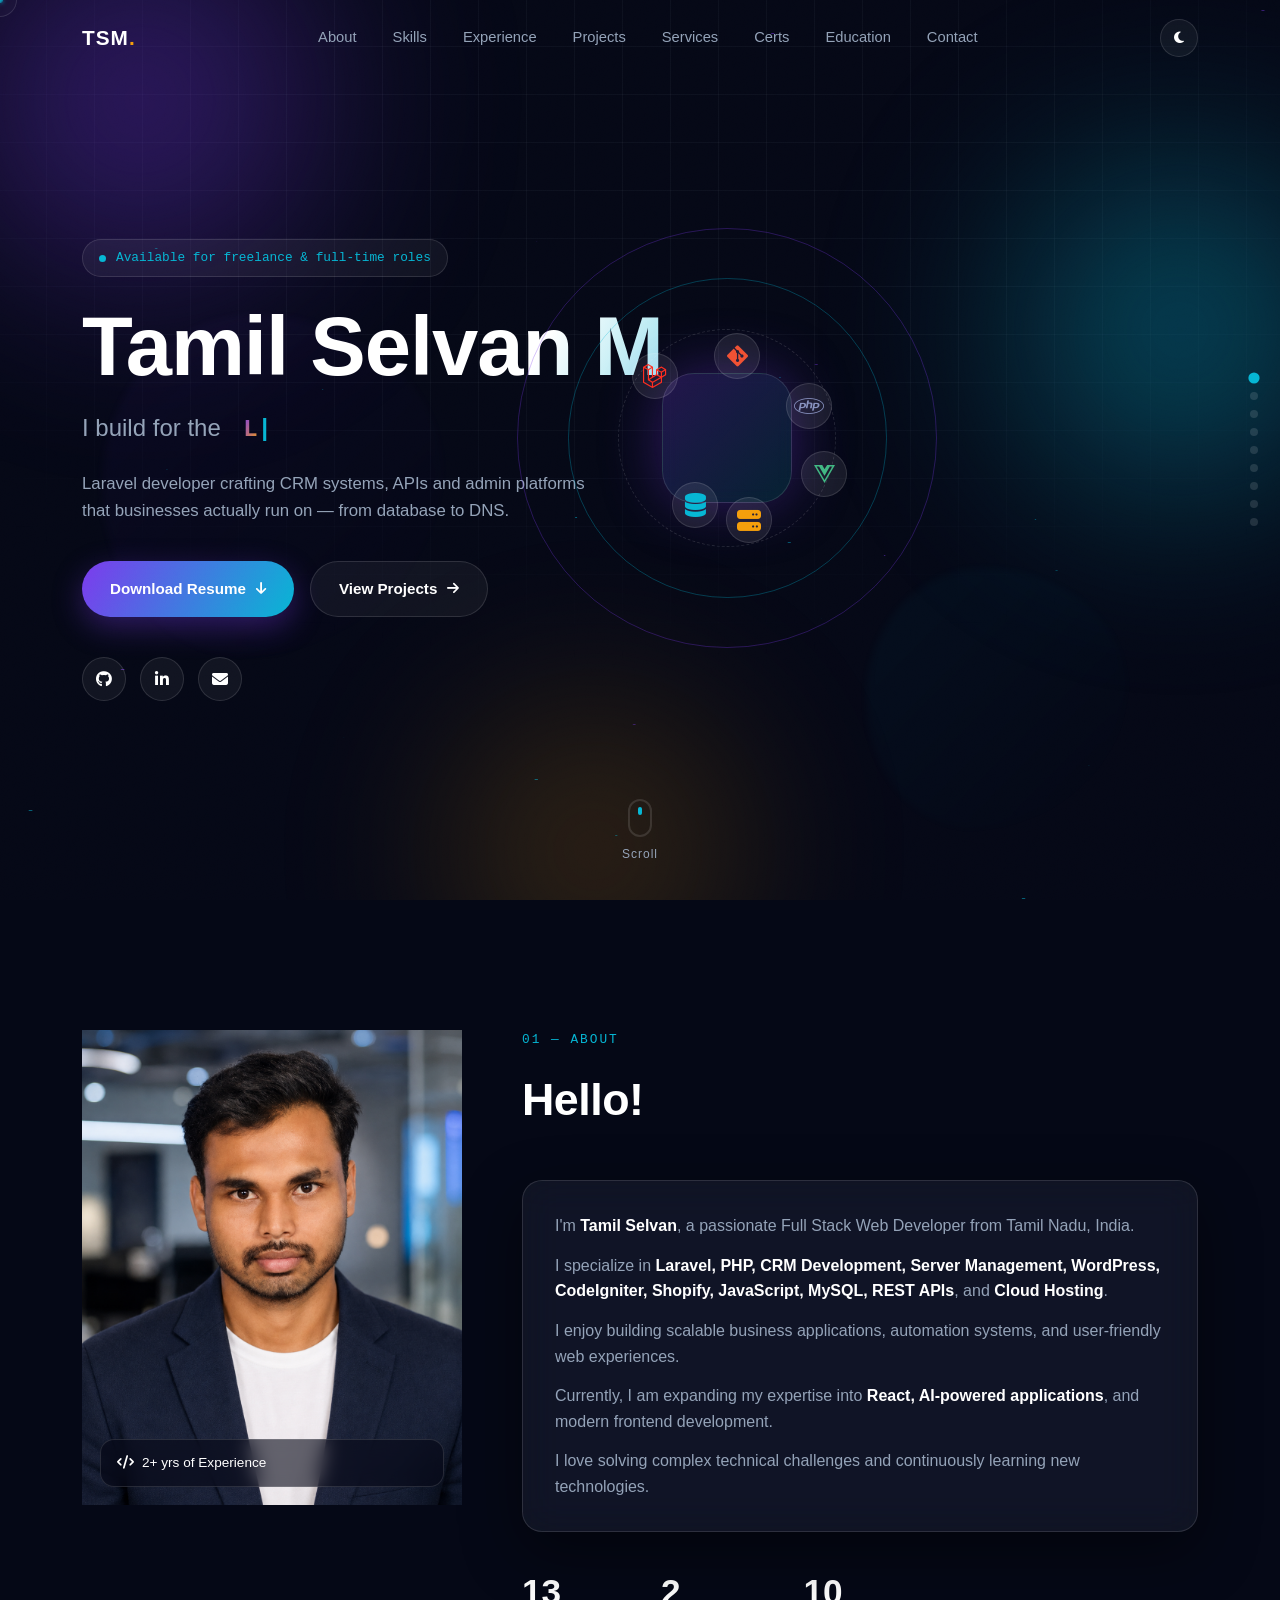
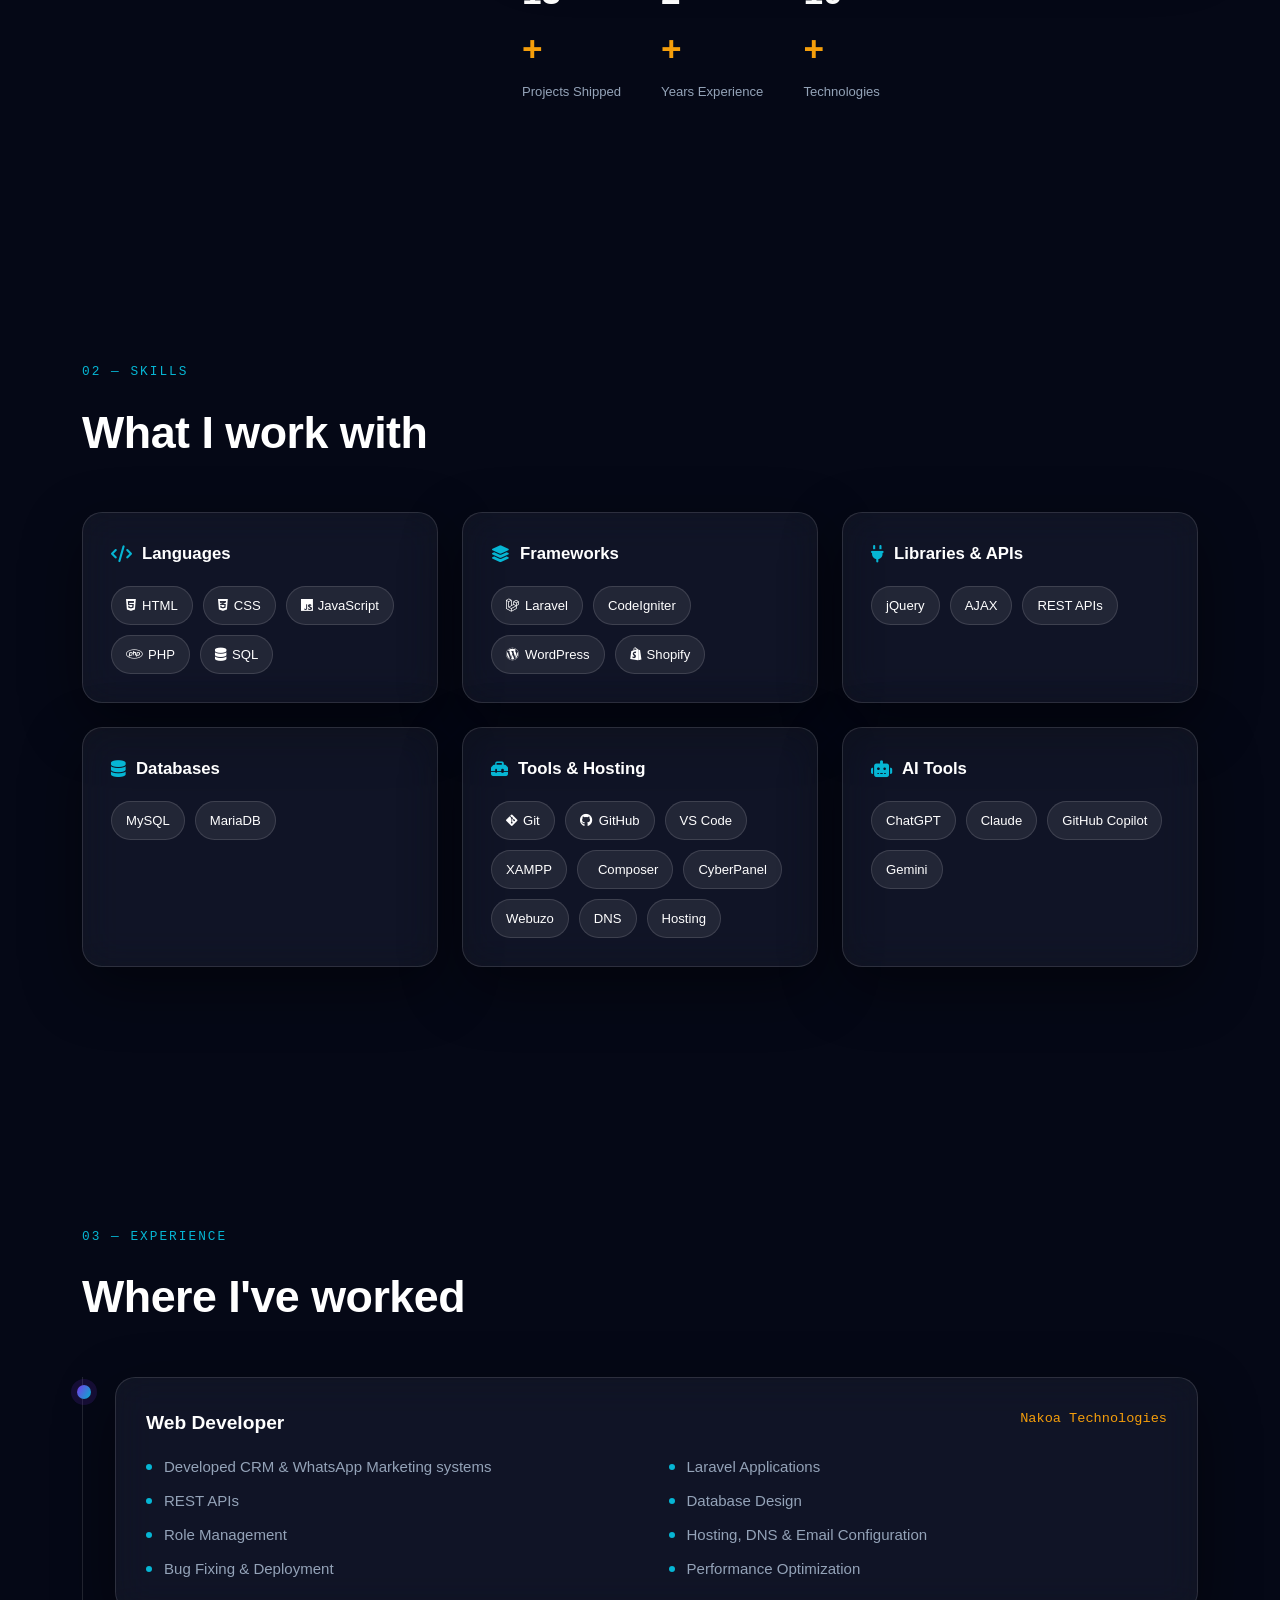
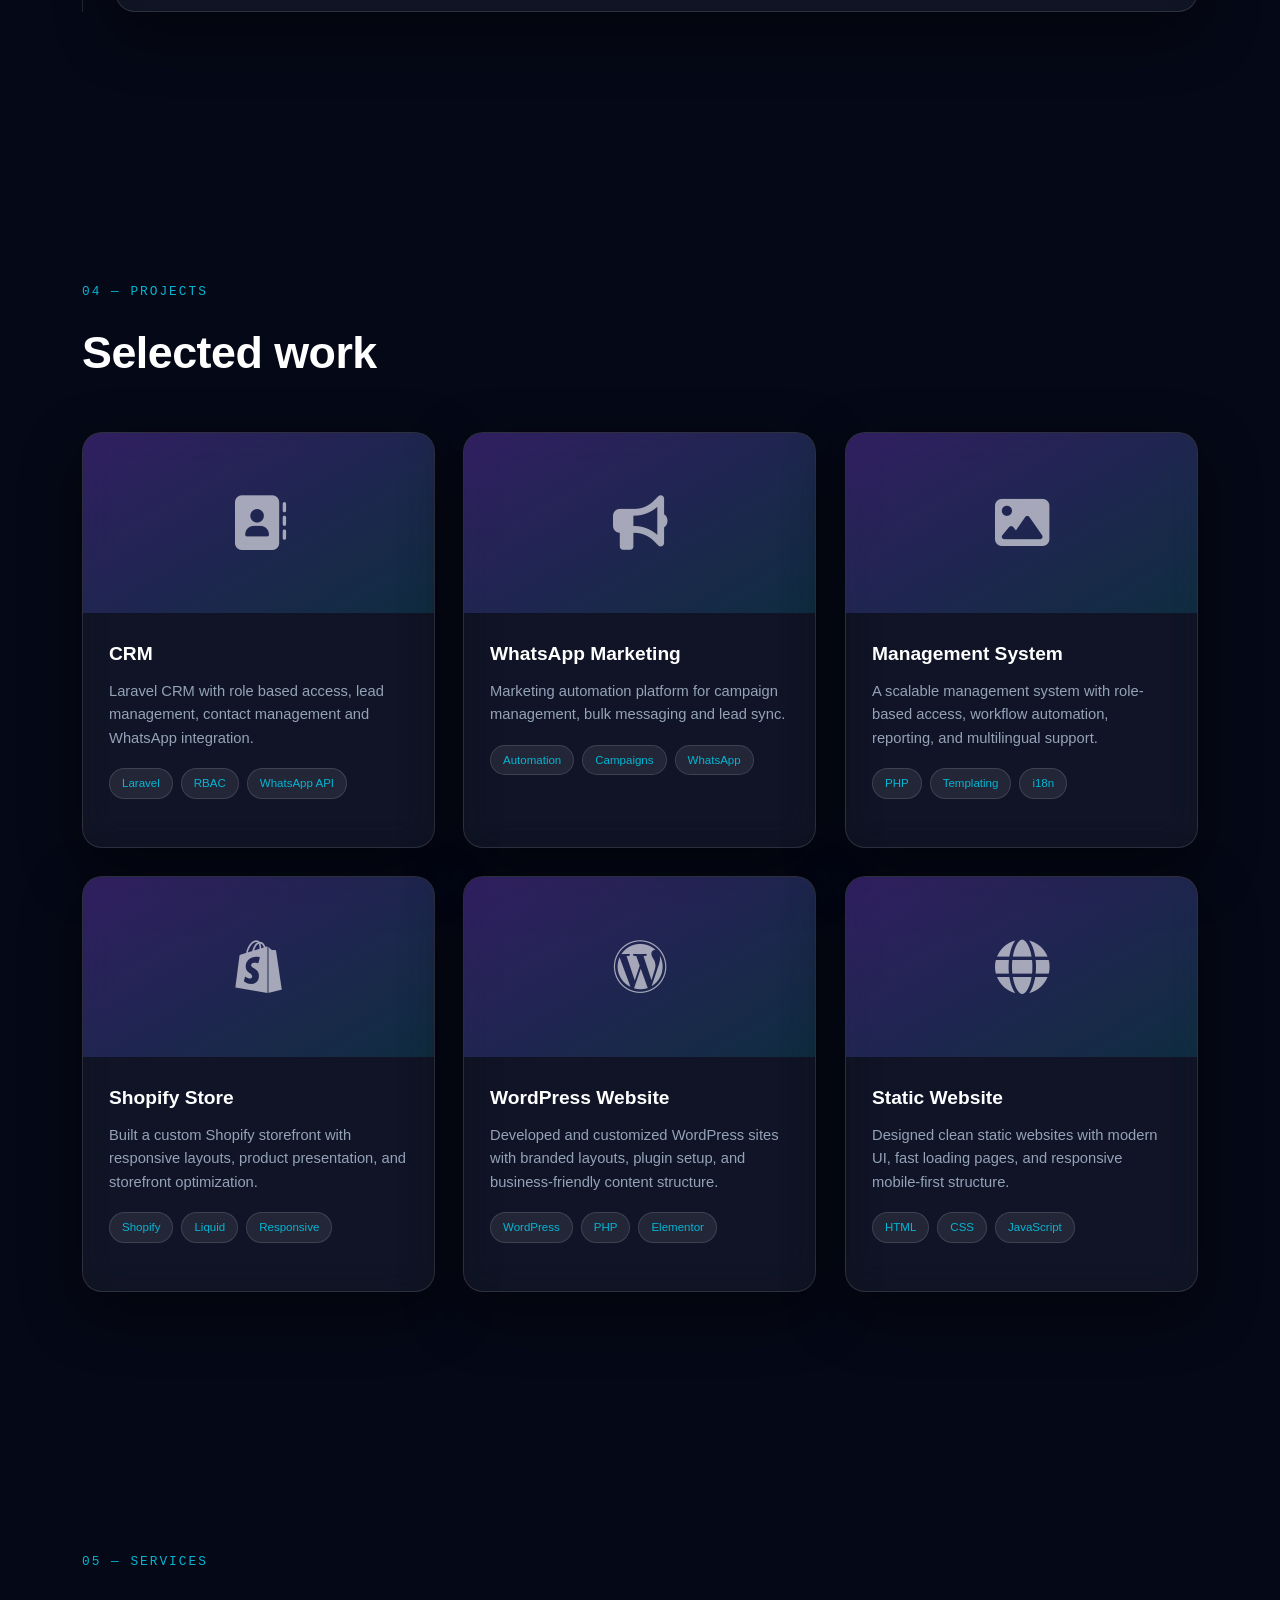
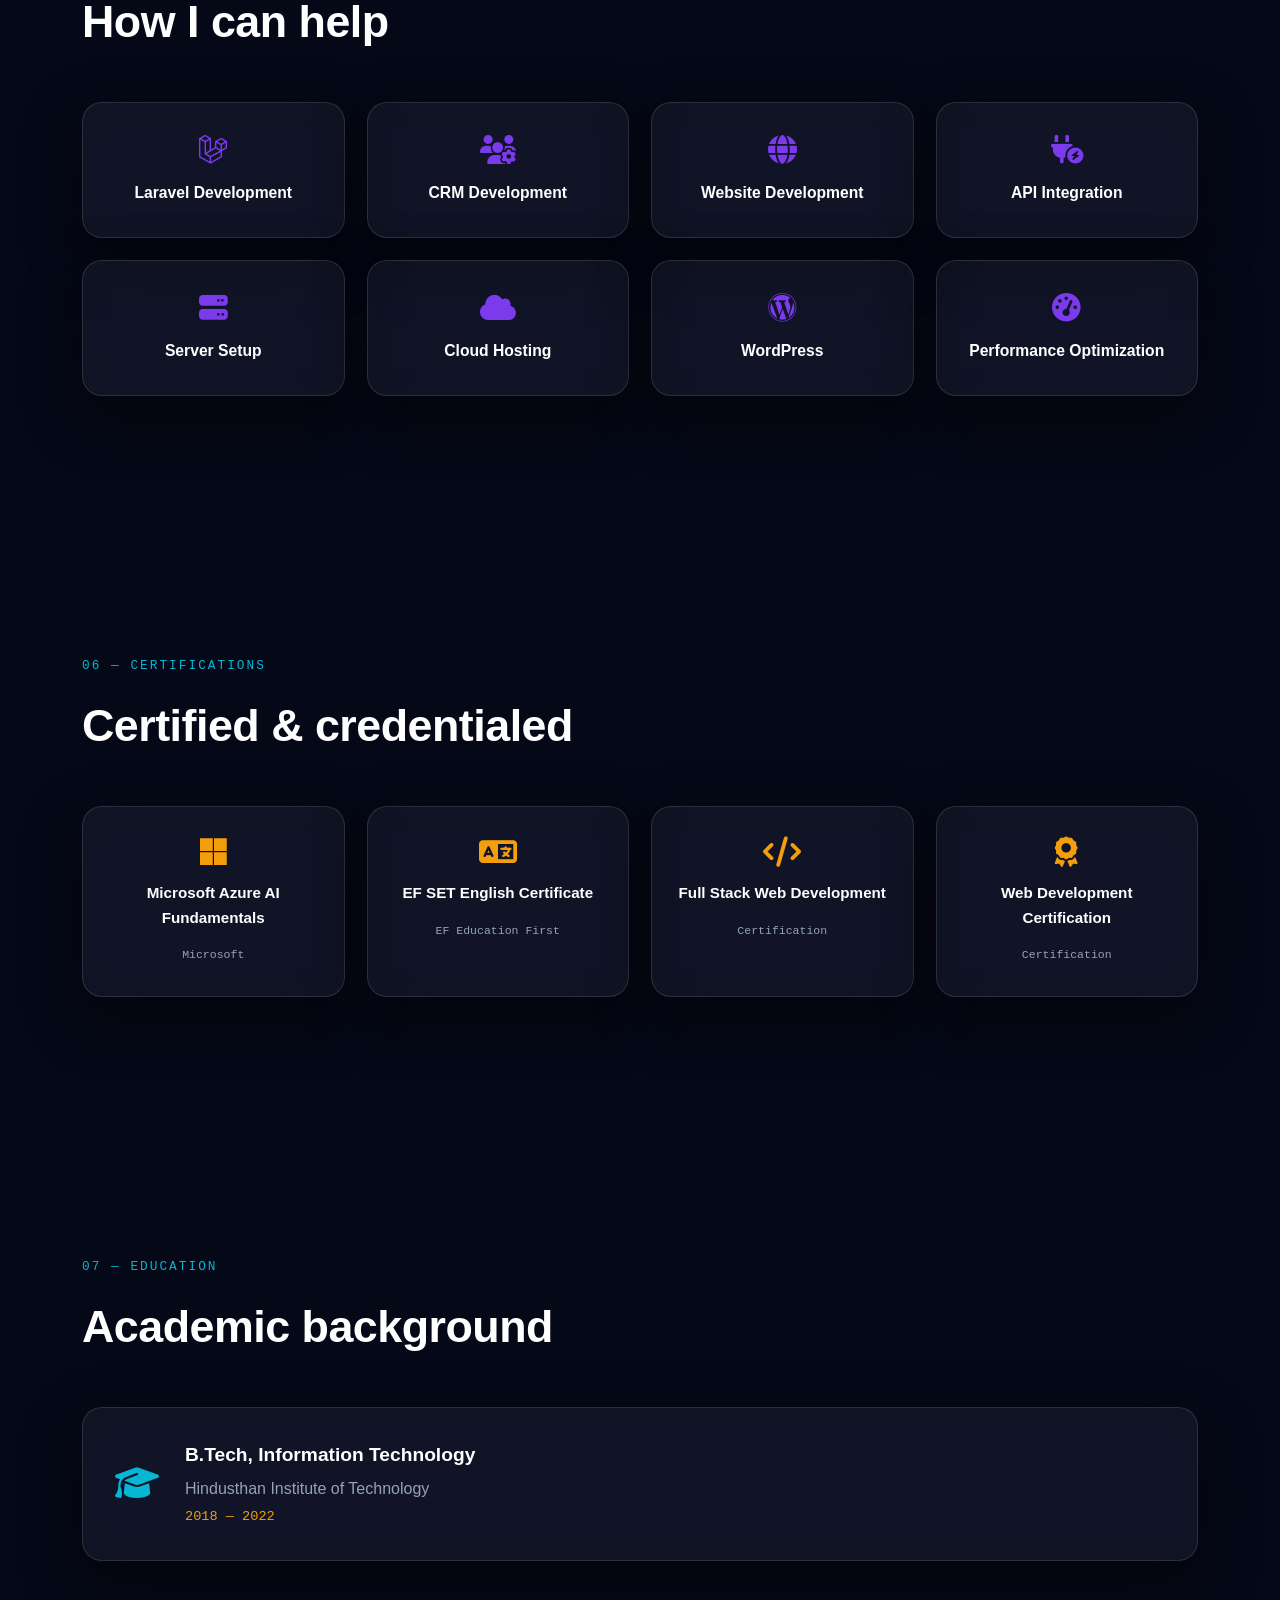
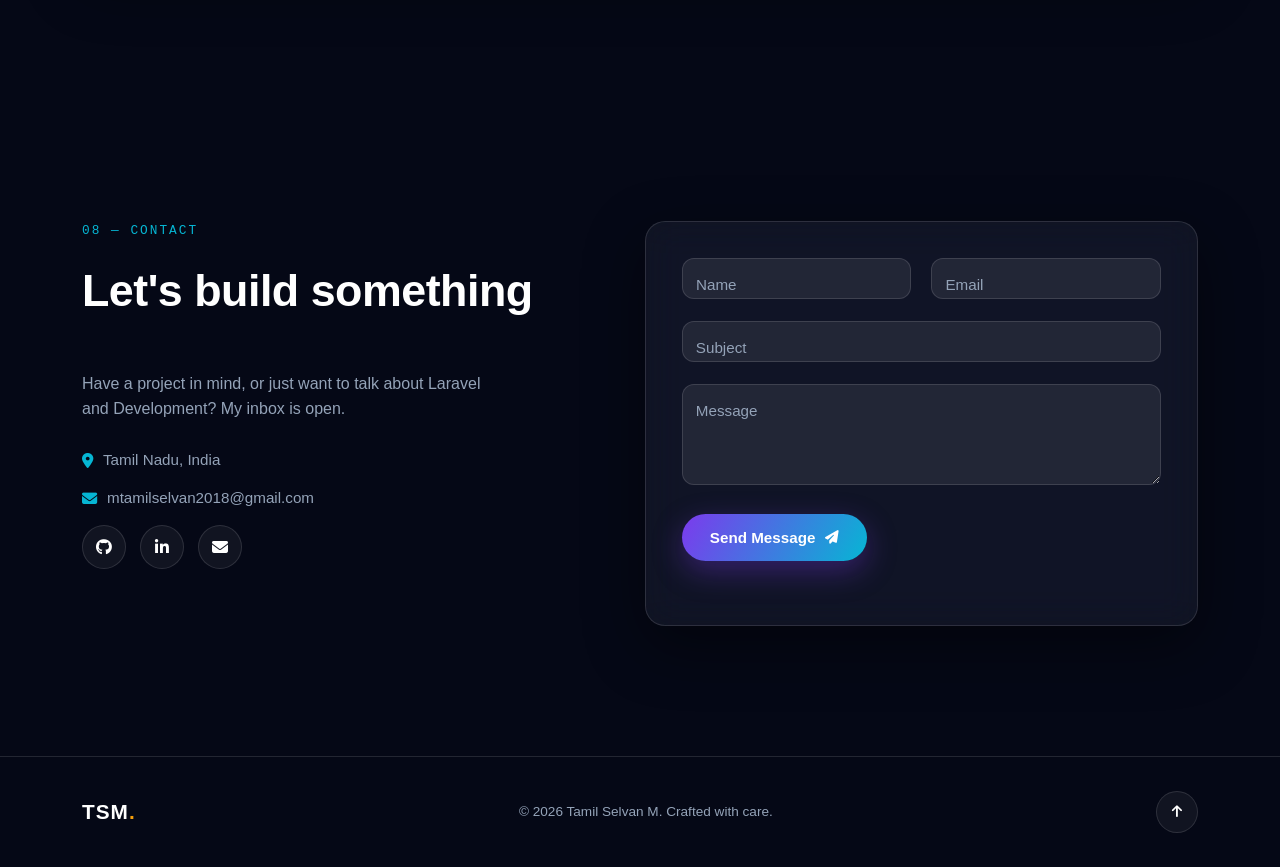
==== commit 69584030: "Content and image updated on august first" ====
--- a/index.html
+++ b/index.html
@@ -3,7 +3,7 @@
 <head>
 <meta charset="UTF-8" />
 <meta name="viewport" content="width=device-width, initial-scale=1.0" />
-<title>Tamil Selvan M — Laravel &amp; Full Stack Developer</title>
+<title>Tamil Selvan M - Laravel &amp; Full Stack Developer</title>
 <meta name="description" content="Portfolio of Tamil Selvan M, Laravel &amp; Full Stack Developer specializing in CRM systems, PHP, and cloud hosting." />
 
 <!-- Google Fonts -->
@@ -23,7 +23,7 @@
 <!-- ===================== PAGE LOADER ===================== -->
 <div class="loader" id="loader">
   <div class="loader-inner">
-    <span class="loader-mark">TS</span>
+    <span class="loader-mark">TAMIL SELVAN</span>
     <div class="loader-bar"><div class="loader-bar-fill" id="loaderFill"></div></div>
   </div>
 </div>
@@ -112,7 +112,7 @@
     </p>
 
     <div class="hero-actions reveal" data-reveal>
-      <a href="#" class="btn btn-primary magnetic" data-magnetic>
+      <a href="resume/Tamil_Resume.pdf" class="btn btn-primary magnetic" data-magnetic>
         <span>Download Resume</span> <i class="fa-solid fa-arrow-down"></i>
       </a>
       <a href="#projects" class="btn btn-ghost magnetic" data-magnetic>
@@ -121,9 +121,9 @@
     </div>
 
     <div class="hero-socials reveal" data-reveal>
-      <a href="https://github.com/" target="_blank" rel="noopener" class="social-icon magnetic" data-magnetic aria-label="GitHub"><i class="fa-brands fa-github"></i></a>
-      <a href="https://linkedin.com/" target="_blank" rel="noopener" class="social-icon magnetic" data-magnetic aria-label="LinkedIn"><i class="fa-brands fa-linkedin-in"></i></a>
-      <a href="mailto:tamilselvan@example.com" class="social-icon magnetic" data-magnetic aria-label="Email"><i class="fa-solid fa-envelope"></i></a>
+      <a href="https://github.com/TamilSelvan309" target="_blank" rel="noopener" class="social-icon magnetic" data-magnetic aria-label="GitHub"><i class="fa-brands fa-github"></i></a>
+      <a href="https://www.linkedin.com/in/tamil-selvan-a5aa76226/" target="_blank" rel="noopener" class="social-icon magnetic" data-magnetic aria-label="LinkedIn"><i class="fa-brands fa-linkedin-in"></i></a>
+      <a href="mailto:mtamilselvan2018@gmail.com" class="social-icon magnetic" data-magnetic aria-label="Email"><i class="fa-solid fa-envelope"></i></a>
     </div>
   </div>
 
@@ -154,14 +154,12 @@
     <div class="about-visual reveal" data-reveal>
       <div class="tilt-card photo-card" data-tilt>
         <div class="glow-border"></div>
-        <div class="photo-placeholder">
-          <i class="fa-solid fa-user-astronaut"></i>
-        </div>
+        <div class="photo-placeholder"><img src="img/TamilTwo.png" alt="Tamil Selvan M" class="profile-image"></div>
         <div class="photo-badge">
-          <i class="fa-solid fa-code"></i> 3+ yrs building CRMs
-        </div>
-      </div>
-    </div>
+          <i class="fa-solid fa-code"></i> 2+ yrs of Experience
+        </div>
+      </div>
+    </div>  
 
     <div class="about-content">
       <p class="eyebrow reveal" data-reveal>01 — About</p>
@@ -180,7 +178,7 @@
           <span class="stat-label">Projects Shipped</span>
         </div>
         <div class="stat">
-          <span class="stat-num" data-count="3">0</span><span class="stat-plus">+</span>
+          <span class="stat-num" data-count="2">0</span><span class="stat-plus">+</span>
           <span class="stat-label">Years Experience</span>
         </div>
         <div class="stat">
@@ -234,6 +232,7 @@
         <h3><i class="fa-solid fa-database"></i> Databases</h3>
         <div class="chip-row">
           <span class="chip">MySQL</span>
+          <span class="chip">MariaDB</span>
         </div>
       </div>
 
@@ -281,7 +280,7 @@
             <span class="timeline-company">Nakoa Technologies</span>
           </div>
           <ul class="timeline-list">
-            <li>Developed CRM systems</li>
+            <li>Developed CRM &amp; WhatsApp Marketing systems</li>
             <li>Laravel Applications</li>
             <li>REST APIs</li>
             <li>Database Design</li>
@@ -308,15 +307,15 @@
         <div class="glow-border"></div>
         <div class="project-image"><i class="fa-solid fa-address-book"></i></div>
         <div class="project-body">
-          <h3>PiggyCRM</h3>
+          <h3>CRM</h3>
           <p>Laravel CRM with role based access, lead management, contact management and WhatsApp integration.</p>
           <div class="badge-row">
             <span class="badge">Laravel</span><span class="badge">RBAC</span><span class="badge">WhatsApp API</span>
           </div>
-          <div class="project-links">
+          <!-- <div class="project-links">
             <a href="#" class="link-btn">Live Demo <i class="fa-solid fa-arrow-up-right-from-square"></i></a>
             <a href="#" class="link-btn"><i class="fa-brands fa-github"></i> Code</a>
-          </div>
+          </div> -->
         </div>
       </article>
 
@@ -324,63 +323,79 @@
         <div class="glow-border"></div>
         <div class="project-image"><i class="fa-solid fa-bullhorn"></i></div>
         <div class="project-body">
-          <h3>LeadsNG</h3>
+          <h3>WhatsApp Marketing</h3>
           <p>Marketing automation platform for campaign management, bulk messaging and lead sync.</p>
           <div class="badge-row">
             <span class="badge">Automation</span><span class="badge">Campaigns</span><span class="badge">WhatsApp</span>
           </div>
-          <div class="project-links">
+          <!-- <div class="project-links">
             <a href="#" class="link-btn">Live Demo <i class="fa-solid fa-arrow-up-right-from-square"></i></a>
             <a href="#" class="link-btn"><i class="fa-brands fa-github"></i> Code</a>
-          </div>
+          </div> -->
         </div>
       </article>
 
       <article class="project-card tilt-card glass-card reveal" data-reveal data-tilt>
         <div class="glow-border"></div>
-        <div class="project-image"><i class="fa-solid fa-couch"></i></div>
+        <div class="project-image"><i class="fa-solid fa-image"></i></div>
         <div class="project-body">
-          <h3>Interior CRM</h3>
-          <p>Library module with a floor-data import system, cost estimation and material management.</p>
+          <h3>Management System</h3>
+          <p>A scalable management system with role-based access, workflow automation, reporting, and multilingual support.</p>
           <div class="badge-row">
-            <span class="badge">Laravel</span><span class="badge">Blade</span><span class="badge">Vue 3</span>
-          </div>
-          <div class="project-links">
+            <span class="badge">PHP</span><span class="badge">Templating</span><span class="badge">i18n</span>
+          </div>
+          <!-- <div class="project-links">
             <a href="#" class="link-btn">Live Demo <i class="fa-solid fa-arrow-up-right-from-square"></i></a>
             <a href="#" class="link-btn"><i class="fa-brands fa-github"></i> Code</a>
-          </div>
+          </div> -->
         </div>
       </article>
 
-      <article class="project-card tilt-card glass-card reveal" data-reveal data-tilt>
-        <div class="glow-border"></div>
-        <div class="project-image"><i class="fa-solid fa-image"></i></div>
+            <article class="project-card tilt-card glass-card reveal" data-reveal data-tilt>
+        <div class="glow-border"></div>
+        <div class="project-image"><i class="fa-brands fa-shopify"></i></div>
         <div class="project-body">
-          <h3>Funeral Management System</h3>
-          <p>Poster generator with template management and multi-language support.</p>
+          <h3>Shopify Store</h3>
+          <p>Built a custom Shopify storefront with responsive layouts, product presentation, and storefront optimization.</p>
           <div class="badge-row">
-            <span class="badge">PHP</span><span class="badge">Templating</span><span class="badge">i18n</span>
-          </div>
-          <div class="project-links">
+            <span class="badge">Shopify</span><span class="badge">Liquid</span><span class="badge">Responsive</span>
+          </div>
+          <!-- <div class="project-links">
             <a href="#" class="link-btn">Live Demo <i class="fa-solid fa-arrow-up-right-from-square"></i></a>
             <a href="#" class="link-btn"><i class="fa-brands fa-github"></i> Code</a>
-          </div>
+          </div> -->
         </div>
       </article>
 
-      <article class="project-card tilt-card glass-card reveal" data-reveal data-tilt>
-        <div class="glow-border"></div>
-        <div class="project-image"><i class="fa-brands fa-shopify"></i></div>
+            <article class="project-card tilt-card glass-card reveal" data-reveal data-tilt>
+        <div class="glow-border"></div>
+        <div class="project-image"><i class="fa-brands fa-wordpress"></i></div>
         <div class="project-body">
-          <h3>MaxPro Shopify Store</h3>
-          <p>Custom Shopify theme with tailored product management and a fully responsive design.</p>
+          <h3>WordPress Website</h3>
+          <p>Developed and customized WordPress sites with branded layouts, plugin setup, and business-friendly content structure.</p>
           <div class="badge-row">
-            <span class="badge">Shopify</span><span class="badge">Liquid</span><span class="badge">Responsive</span>
-          </div>
-          <div class="project-links">
+            <span class="badge">WordPress</span><span class="badge">PHP</span><span class="badge">Elementor</span>
+          </div>
+          <!-- <div class="project-links">
             <a href="#" class="link-btn">Live Demo <i class="fa-solid fa-arrow-up-right-from-square"></i></a>
             <a href="#" class="link-btn"><i class="fa-brands fa-github"></i> Code</a>
-          </div>
+          </div> -->
+        </div>
+      </article>
+
+            <article class="project-card tilt-card glass-card reveal" data-reveal data-tilt>
+        <div class="glow-border"></div>
+        <div class="project-image"><i class="fa-solid fa-globe"></i></div>
+        <div class="project-body">
+          <h3>Static Website</h3>
+          <p>Designed clean static websites with modern UI, fast loading pages, and responsive mobile-first structure.</p>
+          <div class="badge-row">
+            <span class="badge">HTML</span><span class="badge">CSS</span><span class="badge">JavaScript</span>
+          </div>
+          <!-- <div class="project-links">
+            <a href="#" class="link-btn">Live Demo <i class="fa-solid fa-arrow-up-right-from-square"></i></a>
+            <a href="#" class="link-btn"><i class="fa-brands fa-github"></i> Code</a>
+          </div> -->
         </div>
       </article>
 
@@ -461,15 +476,15 @@
     <div class="contact-info reveal" data-reveal>
       <p class="eyebrow">08 — Contact</p>
       <h2 class="section-title">Let's build something</h2>
-      <p class="contact-text">Have a project in mind, or just want to talk shop about Laravel and CRMs? My inbox is open.</p>
+      <p class="contact-text">Have a project in mind, or just want to talk about Laravel and Development? My inbox is open.</p>
 
       <div class="contact-detail"><i class="fa-solid fa-location-dot"></i> Tamil Nadu, India</div>
-      <div class="contact-detail"><i class="fa-solid fa-envelope"></i> tamilselvan@example.com</div>
+      <div class="contact-detail"><i class="fa-solid fa-envelope"></i> mtamilselvan2018@gmail.com</div>
 
       <div class="hero-socials">
-        <a href="https://github.com/" target="_blank" rel="noopener" class="social-icon magnetic" data-magnetic aria-label="GitHub"><i class="fa-brands fa-github"></i></a>
-        <a href="https://linkedin.com/" target="_blank" rel="noopener" class="social-icon magnetic" data-magnetic aria-label="LinkedIn"><i class="fa-brands fa-linkedin-in"></i></a>
-        <a href="mailto:tamilselvan@example.com" class="social-icon magnetic" data-magnetic aria-label="Email"><i class="fa-solid fa-envelope"></i></a>
+        <a href="https://github.com/TamilSelvan309" target="_blank" rel="noopener" class="social-icon magnetic" data-magnetic aria-label="GitHub"><i class="fa-brands fa-github"></i></a>
+        <a href="https://www.linkedin.com/in/tamil-selvan-a5aa76226/" target="_blank" rel="noopener" class="social-icon magnetic" data-magnetic aria-label="LinkedIn"><i class="fa-brands fa-linkedin-in"></i></a>
+        <a href="mailto:mtamilselvan2018@gmail.com" class="social-icon magnetic" data-magnetic aria-label="Email"><i class="fa-solid fa-envelope"></i></a>
       </div>
     </div>
 
@@ -506,7 +521,7 @@
 <footer class="footer">
   <div class="container footer-inner">
     <a href="#hero" class="logo">TSM<span class="dot">.</span></a>
-    <p class="footer-copy">© <span id="year"></span> Tamil Selvan M. Crafted with care in Tamil Nadu.</p>
+    <p class="footer-copy">© <span id="year"></span> Tamil Selvan M. Crafted with care.</p>
     <button class="back-to-top" id="backToTop" aria-label="Back to top">
       <i class="fa-solid fa-arrow-up"></i>
     </button>
@@ -519,3 +534,4 @@
 <script src="script.js"></script>
 </body>
 </html>
+
--- a/style.css
+++ b/style.css
@@ -483,12 +483,7 @@
   position:relative; padding:0; overflow:hidden; aspect-ratio: 4/5;
   display:flex; align-items:center; justify-content:center;
 }
-.photo-placeholder{
-  width:100%; height:100%;
-  display:flex; align-items:center; justify-content:center;
-  background: linear-gradient(160deg, rgba(124,58,237,.25), rgba(6,182,212,.12));
-  font-size:6rem; color: rgba(255,255,255,.5);
-}
+.photo-placeholder{ width:100%; height:100%; display:flex; align-items:center; justify-content:center; background: linear-gradient(160deg, rgba(124,58,237,.25), rgba(6,182,212,.12)); overflow:hidden; } .profile-image{ width:100%; height:100%; object-fit:cover; object-position:center top; display:block; }
 .photo-badge{
   position:absolute; bottom:18px; left:18px; right:18px;
   padding:12px 16px; border-radius:14px;
